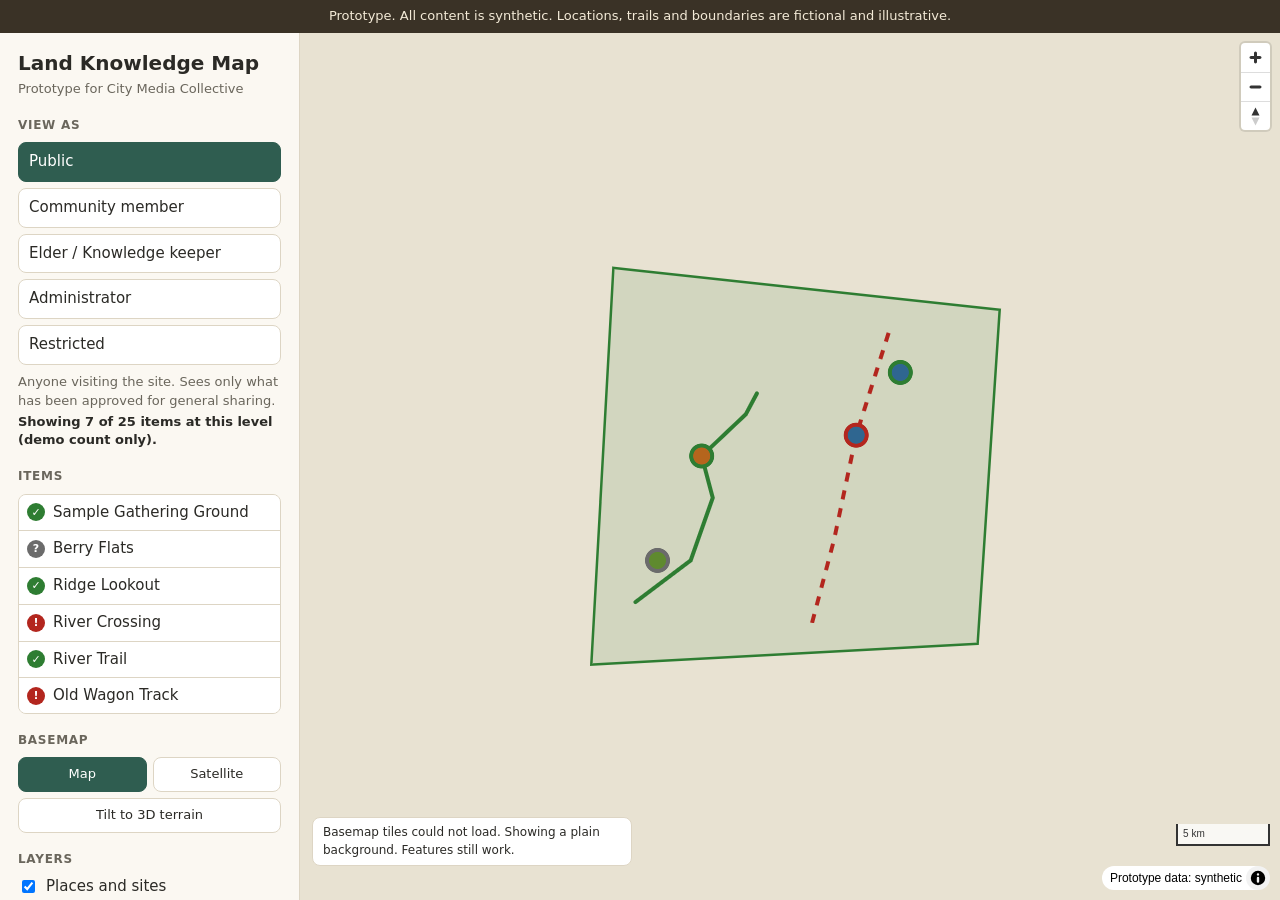
==== index.html @ 9a7af34e "Land Knowledge Map prototype" ====
<!DOCTYPE html>
<html lang="en">
<head>
  <meta charset="utf-8">
  <meta name="viewport" content="width=device-width, initial-scale=1">
  <title>Land Knowledge Map (Prototype)</title>
  <link rel="stylesheet" href="vendor/maplibre-gl.css">
  <link rel="stylesheet" href="style.css">
</head>
<body>

  <div class="banner" role="note">
    Prototype. All content is synthetic. Locations, trails and boundaries are fictional and illustrative.
  </div>

  <div class="layout">
    <aside class="panel" id="panel" aria-label="Map controls">
      <h1>Land Knowledge Map</h1>
      <p class="sub">Prototype for City Media Collective</p>

      <section>
        <h2>View as</h2>
        <div class="roles" id="roles" role="radiogroup" aria-label="Access level"></div>
        <p class="role-blurb" id="roleBlurb"></p>
        <p class="role-count" id="roleCount"></p>
      </section>

      <section>
        <h2>Basemap</h2>
        <div class="basemap-toggle">
          <button type="button" id="bmMap" aria-pressed="true">Map</button>
          <button type="button" id="bmSat" aria-pressed="false">Satellite</button>
        </div>
        <button type="button" class="terrain-toggle" id="terrain3dBtn" aria-pressed="false">Tilt to 3D terrain</button>
        <p class="fine terrain-hint" id="terrainHint" hidden>Drag with the right mouse button (or two fingers) to look around once tilted. Click the compass to reset.</p>
      </section>

      <section>
        <h2>Layers</h2>
        <label class="check"><input type="checkbox" id="lyrPoints" checked> Places and sites</label>
        <label class="check"><input type="checkbox" id="lyrTrails" checked> Trails and routes</label>
        <label class="check"><input type="checkbox" id="lyrAreas" checked> Areas and boundaries</label>
      </section>

      <section id="contributeSection" hidden>
        <h2>Contribute</h2>
        <button type="button" class="contribute-btn" id="contributeBtn">+ Add a photo or story</button>
      </section>

      <section>
        <h2>Verification</h2>
        <ul class="legend" id="legendVerif"></ul>
      </section>

      <section>
        <h2>Place type</h2>
        <ul class="legend" id="legendCat"></ul>
      </section>

      <section>
        <h2>Boundary precision</h2>
        <ul class="legend" id="legendPrecision"></ul>
      </section>

      <p class="fine">Prototype note: the access levels here hide and show information in your browser to demonstrate the idea. A real platform would enforce them on a secure server.</p>
      <p class="fine">This pilot mirrors City Media's Social Impact Lab model: one community and one project, proven well before others join, with what is learned able to be archived and shared with the next community on the platform. The access tiers and ownership language throughout follow OCAP (ownership, control, access and possession) principles.</p>
    </aside>

    <main class="mapwrap">
      <div id="map" aria-label="Interactive map"></div>
      <div class="offline" id="offline" hidden>Basemap tiles could not load. Showing a plain background. Features still work.</div>
    </main>

    <aside class="card" id="card" aria-live="polite" hidden></aside>
  </div>

  <button class="panel-toggle" id="panelToggle" aria-label="Show or hide controls">Menu</button>

  <script src="vendor/maplibre-gl.js"></script>
  <script src="data.js"></script>
  <script src="app.js"></script>
</body>
</html>
---- vendor/maplibre-gl.css ----
.maplibregl-map{font:12px/20px Helvetica Neue,Arial,Helvetica,sans-serif;overflow:hidden;position:relative;-webkit-tap-highlight-color:rgb(0 0 0/0)}.maplibregl-canvas{left:0;position:absolute;top:0}.maplibregl-map:fullscreen{height:100%;width:100%}.maplibregl-ctrl-group button.maplibregl-ctrl-compass{touch-action:none}.maplibregl-canvas-container.maplibregl-interactive,.maplibregl-ctrl-group button.maplibregl-ctrl-compass{cursor:grab;-webkit-user-select:none;-moz-user-select:none;user-select:none}.maplibregl-canvas-container.maplibregl-interactive.maplibregl-track-pointer{cursor:pointer}.maplibregl-canvas-container.maplibregl-interactive:active,.maplibregl-ctrl-group button.maplibregl-ctrl-compass:active{cursor:grabbing}.maplibregl-canvas-container.maplibregl-touch-zoom-rotate,.maplibregl-canvas-container.maplibregl-touch-zoom-rotate .maplibregl-canvas{touch-action:pan-x pan-y}.maplibregl-canvas-container.maplibregl-touch-drag-pan,.maplibregl-canvas-container.maplibregl-touch-drag-pan .maplibregl-canvas{touch-action:pinch-zoom}.maplibregl-canvas-container.maplibregl-touch-zoom-rotate.maplibregl-touch-drag-pan,.maplibregl-canvas-container.maplibregl-touch-zoom-rotate.maplibregl-touch-drag-pan .maplibregl-canvas{touch-action:none}.maplibregl-canvas-container.maplibregl-touch-drag-pan.maplibregl-cooperative-gestures,.maplibregl-canvas-container.maplibregl-touch-drag-pan.maplibregl-cooperative-gestures .maplibregl-canvas{touch-action:pan-x pan-y}.maplibregl-ctrl-bottom-left,.maplibregl-ctrl-bottom-right,.maplibregl-ctrl-top-left,.maplibregl-ctrl-top-right{pointer-events:none;position:absolute;z-index:2}.maplibregl-ctrl-top-left{left:0;top:0}.maplibregl-ctrl-top-right{right:0;top:0}.maplibregl-ctrl-bottom-left{bottom:0;left:0}.maplibregl-ctrl-bottom-right{bottom:0;right:0}.maplibregl-ctrl{clear:both;pointer-events:auto;transform:translate(0)}.maplibregl-ctrl-top-left .maplibregl-ctrl{float:left;margin:10px 0 0 10px}.maplibregl-ctrl-top-right .maplibregl-ctrl{float:right;margin:10px 10px 0 0}.maplibregl-ctrl-bottom-left .maplibregl-ctrl{float:left;margin:0 0 10px 10px}.maplibregl-ctrl-bottom-right .maplibregl-ctrl{float:right;margin:0 10px 10px 0}.maplibregl-ctrl-group{background:#fff;border-radius:4px}.maplibregl-ctrl-group:not(:empty){box-shadow:0 0 0 2px rgba(0,0,0,.1)}@media (forced-colors:active){.maplibregl-ctrl-group:not(:empty){box-shadow:0 0 0 2px ButtonText}}.maplibregl-ctrl-group button{background-color:transparent;border:0;box-sizing:border-box;cursor:pointer;display:block;height:29px;outline:none;padding:0;width:29px}.maplibregl-ctrl-group button+button{border-top:1px solid #ddd}.maplibregl-ctrl button .maplibregl-ctrl-icon{background-position:50%;background-repeat:no-repeat;display:block;height:100%;width:100%}@media (forced-colors:active){.maplibregl-ctrl-icon{background-color:transparent}.maplibregl-ctrl-group button+button{border-top:1px solid ButtonText}}.maplibregl-ctrl button::-moz-focus-inner{border:0;padding:0}.maplibregl-ctrl-attrib-button:focus,.maplibregl-ctrl-group button:focus{box-shadow:0 0 2px 2px #0096ff}.maplibregl-ctrl button:disabled{cursor:not-allowed}.maplibregl-ctrl button:disabled .maplibregl-ctrl-icon{opacity:.25}.maplibregl-ctrl button:not(:disabled):hover{background-color:rgb(0 0 0/5%)}.maplibregl-ctrl-group button:focus:focus-visible{box-shadow:0 0 2px 2px #0096ff}.maplibregl-ctrl-group button:focus:not(:focus-visible){box-shadow:none}.maplibregl-ctrl-group button:focus:first-child{border-radius:4px 4px 0 0}.maplibregl-ctrl-group button:focus:last-child{border-radius:0 0 4px 4px}.maplibregl-ctrl-group button:focus:only-child{border-radius:inherit}.maplibregl-ctrl button.maplibregl-ctrl-zoom-out .maplibregl-ctrl-icon{background-image:url("data:image/svg+xml;charset=utf-8,%3Csvg xmlns='http://www.w3.org/2000/svg' width='29' height='29' fill='%23333' viewBox='0 0 29 29'%3E%3Cpath d='M10 13c-.75 0-1.5.75-1.5 1.5S9.25 16 10 16h9c.75 0 1.5-.75 1.5-1.5S19.75 13 19 13z'/%3E%3C/svg%3E")}.maplibregl-ctrl button.maplibregl-ctrl-zoom-in .maplibregl-ctrl-icon{background-image:url("data:image/svg+xml;charset=utf-8,%3Csvg xmlns='http://www.w3.org/2000/svg' width='29' height='29' fill='%23333' viewBox='0 0 29 29'%3E%3Cpath d='M14.5 8.5c-.75 0-1.5.75-1.5 1.5v3h-3c-.75 0-1.5.75-1.5 1.5S9.25 16 10 16h3v3c0 .75.75 1.5 1.5 1.5S16 19.75 16 19v-3h3c.75 0 1.5-.75 1.5-1.5S19.75 13 19 13h-3v-3c0-.75-.75-1.5-1.5-1.5'/%3E%3C/svg%3E")}@media (forced-colors:active){.maplibregl-ctrl button.maplibregl-ctrl-zoom-out .maplibregl-ctrl-icon{background-image:url("data:image/svg+xml;charset=utf-8,%3Csvg xmlns='http://www.w3.org/2000/svg' width='29' height='29' fill='%23fff' viewBox='0 0 29 29'%3E%3Cpath d='M10 13c-.75 0-1.5.75-1.5 1.5S9.25 16 10 16h9c.75 0 1.5-.75 1.5-1.5S19.75 13 19 13z'/%3E%3C/svg%3E")}.maplibregl-ctrl button.maplibregl-ctrl-zoom-in .maplibregl-ctrl-icon{background-image:url("data:image/svg+xml;charset=utf-8,%3Csvg xmlns='http://www.w3.org/2000/svg' width='29' height='29' fill='%23fff' viewBox='0 0 29 29'%3E%3Cpath d='M14.5 8.5c-.75 0-1.5.75-1.5 1.5v3h-3c-.75 0-1.5.75-1.5 1.5S9.25 16 10 16h3v3c0 .75.75 1.5 1.5 1.5S16 19.75 16 19v-3h3c.75 0 1.5-.75 1.5-1.5S19.75 13 19 13h-3v-3c0-.75-.75-1.5-1.5-1.5'/%3E%3C/svg%3E")}}@media (forced-colors:active) and (prefers-color-scheme:light){.maplibregl-ctrl button.maplibregl-ctrl-zoom-out .maplibregl-ctrl-icon{background-image:url("data:image/svg+xml;charset=utf-8,%3Csvg xmlns='http://www.w3.org/2000/svg' width='29' height='29' viewBox='0 0 29 29'%3E%3Cpath d='M10 13c-.75 0-1.5.75-1.5 1.5S9.25 16 10 16h9c.75 0 1.5-.75 1.5-1.5S19.75 13 19 13z'/%3E%3C/svg%3E")}.maplibregl-ctrl button.maplibregl-ctrl-zoom-in .maplibregl-ctrl-icon{background-image:url("data:image/svg+xml;charset=utf-8,%3Csvg xmlns='http://www.w3.org/2000/svg' width='29' height='29' viewBox='0 0 29 29'%3E%3Cpath d='M14.5 8.5c-.75 0-1.5.75-1.5 1.5v3h-3c-.75 0-1.5.75-1.5 1.5S9.25 16 10 16h3v3c0 .75.75 1.5 1.5 1.5S16 19.75 16 19v-3h3c.75 0 1.5-.75 1.5-1.5S19.75 13 19 13h-3v-3c0-.75-.75-1.5-1.5-1.5'/%3E%3C/svg%3E")}}.maplibregl-ctrl button.maplibregl-ctrl-fullscreen .maplibregl-ctrl-icon{background-image:url("data:image/svg+xml;charset=utf-8,%3Csvg xmlns='http://www.w3.org/2000/svg' width='29' height='29' fill='%23333' viewBox='0 0 29 29'%3E%3Cpath d='M24 16v5.5c0 1.75-.75 2.5-2.5 2.5H16v-1l3-1.5-4-5.5 1-1 5.5 4 1.5-3zM6 16l1.5 3 5.5-4 1 1-4 5.5 3 1.5v1H7.5C5.75 24 5 23.25 5 21.5V16zm7-11v1l-3 1.5 4 5.5-1 1-5.5-4L6 13H5V7.5C5 5.75 5.75 5 7.5 5zm11 2.5c0-1.75-.75-2.5-2.5-2.5H16v1l3 1.5-4 5.5 1 1 5.5-4 1.5 3h1z'/%3E%3C/svg%3E")}.maplibregl-ctrl button.maplibregl-ctrl-shrink .maplibregl-ctrl-icon{background-image:url("data:image/svg+xml;charset=utf-8,%3Csvg xmlns='http://www.w3.org/2000/svg' width='29' height='29' viewBox='0 0 29 29'%3E%3Cpath d='M18.5 16c-1.75 0-2.5.75-2.5 2.5V24h1l1.5-3 5.5 4 1-1-4-5.5 3-1.5v-1zM13 18.5c0-1.75-.75-2.5-2.5-2.5H5v1l3 1.5L4 24l1 1 5.5-4 1.5 3h1zm3-8c0 1.75.75 2.5 2.5 2.5H24v-1l-3-1.5L25 5l-1-1-5.5 4L17 5h-1zM10.5 13c1.75 0 2.5-.75 2.5-2.5V5h-1l-1.5 3L5 4 4 5l4 5.5L5 12v1z'/%3E%3C/svg%3E")}@media (forced-colors:active){.maplibregl-ctrl button.maplibregl-ctrl-fullscreen .maplibregl-ctrl-icon{background-image:url("data:image/svg+xml;charset=utf-8,%3Csvg xmlns='http://www.w3.org/2000/svg' width='29' height='29' fill='%23fff' viewBox='0 0 29 29'%3E%3Cpath d='M24 16v5.5c0 1.75-.75 2.5-2.5 2.5H16v-1l3-1.5-4-5.5 1-1 5.5 4 1.5-3zM6 16l1.5 3 5.5-4 1 1-4 5.5 3 1.5v1H7.5C5.75 24 5 23.25 5 21.5V16zm7-11v1l-3 1.5 4 5.5-1 1-5.5-4L6 13H5V7.5C5 5.75 5.75 5 7.5 5zm11 2.5c0-1.75-.75-2.5-2.5-2.5H16v1l3 1.5-4 5.5 1 1 5.5-4 1.5 3h1z'/%3E%3C/svg%3E")}.maplibregl-ctrl button.maplibregl-ctrl-shrink .maplibregl-ctrl-icon{background-image:url("data:image/svg+xml;charset=utf-8,%3Csvg xmlns='http://www.w3.org/2000/svg' width='29' height='29' fill='%23fff' viewBox='0 0 29 29'%3E%3Cpath d='M18.5 16c-1.75 0-2.5.75-2.5 2.5V24h1l1.5-3 5.5 4 1-1-4-5.5 3-1.5v-1zM13 18.5c0-1.75-.75-2.5-2.5-2.5H5v1l3 1.5L4 24l1 1 5.5-4 1.5 3h1zm3-8c0 1.75.75 2.5 2.5 2.5H24v-1l-3-1.5L25 5l-1-1-5.5 4L17 5h-1zM10.5 13c1.75 0 2.5-.75 2.5-2.5V5h-1l-1.5 3L5 4 4 5l4 5.5L5 12v1z'/%3E%3C/svg%3E")}}@media (forced-colors:active) and (prefers-color-scheme:light){.maplibregl-ctrl button.maplibregl-ctrl-fullscreen .maplibregl-ctrl-icon{background-image:url("data:image/svg+xml;charset=utf-8,%3Csvg xmlns='http://www.w3.org/2000/svg' width='29' height='29' viewBox='0 0 29 29'%3E%3Cpath d='M24 16v5.5c0 1.75-.75 2.5-2.5 2.5H16v-1l3-1.5-4-5.5 1-1 5.5 4 1.5-3zM6 16l1.5 3 5.5-4 1 1-4 5.5 3 1.5v1H7.5C5.75 24 5 23.25 5 21.5V16zm7-11v1l-3 1.5 4 5.5-1 1-5.5-4L6 13H5V7.5C5 5.75 5.75 5 7.5 5zm11 2.5c0-1.75-.75-2.5-2.5-2.5H16v1l3 1.5-4 5.5 1 1 5.5-4 1.5 3h1z'/%3E%3C/svg%3E")}.maplibregl-ctrl button.maplibregl-ctrl-shrink .maplibregl-ctrl-icon{background-image:url("data:image/svg+xml;charset=utf-8,%3Csvg xmlns='http://www.w3.org/2000/svg' width='29' height='29' viewBox='0 0 29 29'%3E%3Cpath d='M18.5 16c-1.75 0-2.5.75-2.5 2.5V24h1l1.5-3 5.5 4 1-1-4-5.5 3-1.5v-1zM13 18.5c0-1.75-.75-2.5-2.5-2.5H5v1l3 1.5L4 24l1 1 5.5-4 1.5 3h1zm3-8c0 1.75.75 2.5 2.5 2.5H24v-1l-3-1.5L25 5l-1-1-5.5 4L17 5h-1zM10.5 13c1.75 0 2.5-.75 2.5-2.5V5h-1l-1.5 3L5 4 4 5l4 5.5L5 12v1z'/%3E%3C/svg%3E")}}.maplibregl-ctrl button.maplibregl-ctrl-compass .maplibregl-ctrl-icon{background-image:url("data:image/svg+xml;charset=utf-8,%3Csvg xmlns='http://www.w3.org/2000/svg' width='29' height='29' fill='%23333' viewBox='0 0 29 29'%3E%3Cpath d='m10.5 14 4-8 4 8z'/%3E%3Cpath fill='%23ccc' d='m10.5 16 4 8 4-8z'/%3E%3C/svg%3E")}@media (forced-colors:active){.maplibregl-ctrl button.maplibregl-ctrl-compass .maplibregl-ctrl-icon{background-image:url("data:image/svg+xml;charset=utf-8,%3Csvg xmlns='http://www.w3.org/2000/svg' width='29' height='29' fill='%23fff' viewBox='0 0 29 29'%3E%3Cpath d='m10.5 14 4-8 4 8z'/%3E%3Cpath fill='%23ccc' d='m10.5 16 4 8 4-8z'/%3E%3C/svg%3E")}}@media (forced-colors:active) and (prefers-color-scheme:light){.maplibregl-ctrl button.maplibregl-ctrl-compass .maplibregl-ctrl-icon{background-image:url("data:image/svg+xml;charset=utf-8,%3Csvg xmlns='http://www.w3.org/2000/svg' width='29' height='29' viewBox='0 0 29 29'%3E%3Cpath d='m10.5 14 4-8 4 8z'/%3E%3Cpath fill='%23ccc' d='m10.5 16 4 8 4-8z'/%3E%3C/svg%3E")}}.maplibregl-ctrl button.maplibregl-ctrl-terrain .maplibregl-ctrl-icon{background-image:url("data:image/svg+xml;charset=utf-8,%3Csvg xmlns='http://www.w3.org/2000/svg' width='22' height='22' fill='%23333' viewBox='0 0 22 22'%3E%3Cpath d='m1.754 13.406 4.453-4.851 3.09 3.09 3.281 3.277.969-.969-3.309-3.312 3.844-4.121 6.148 6.886h1.082v-.855l-7.207-8.07-4.84 5.187L6.169 6.57l-5.48 5.965v.871ZM.688 16.844h20.625v1.375H.688Zm0 0'/%3E%3C/svg%3E")}.maplibregl-ctrl button.maplibregl-ctrl-terrain-enabled .maplibregl-ctrl-icon{background-image:url("data:image/svg+xml;charset=utf-8,%3Csvg xmlns='http://www.w3.org/2000/svg' width='22' height='22' fill='%2333b5e5' viewBox='0 0 22 22'%3E%3Cpath d='m1.754 13.406 4.453-4.851 3.09 3.09 3.281 3.277.969-.969-3.309-3.312 3.844-4.121 6.148 6.886h1.082v-.855l-7.207-8.07-4.84 5.187L6.169 6.57l-5.48 5.965v.871ZM.688 16.844h20.625v1.375H.688Zm0 0'/%3E%3C/svg%3E")}.maplibregl-ctrl button.maplibregl-ctrl-geolocate .maplibregl-ctrl-icon{background-image:url("data:image/svg+xml;charset=utf-8,%3Csvg xmlns='http://www.w3.org/2000/svg' width='29' height='29' fill='%23333' viewBox='0 0 20 20'%3E%3Cpath d='M10 4C9 4 9 5 9 5v.1A5 5 0 0 0 5.1 9H5s-1 0-1 1 1 1 1 1h.1A5 5 0 0 0 9 14.9v.1s0 1 1 1 1-1 1-1v-.1a5 5 0 0 0 3.9-3.9h.1s1 0 1-1-1-1-1-1h-.1A5 5 0 0 0 11 5.1V5s0-1-1-1m0 2.5a3.5 3.5 0 1 1 0 7 3.5 3.5 0 1 1 0-7'/%3E%3Ccircle cx='10' cy='10' r='2'/%3E%3C/svg%3E")}.maplibregl-ctrl button.maplibregl-ctrl-geolocate:disabled .maplibregl-ctrl-icon{background-image:url("data:image/svg+xml;charset=utf-8,%3Csvg xmlns='http://www.w3.org/2000/svg' width='29' height='29' fill='%23aaa' viewBox='0 0 20 20'%3E%3Cpath d='M10 4C9 4 9 5 9 5v.1A5 5 0 0 0 5.1 9H5s-1 0-1 1 1 1 1 1h.1A5 5 0 0 0 9 14.9v.1s0 1 1 1 1-1 1-1v-.1a5 5 0 0 0 3.9-3.9h.1s1 0 1-1-1-1-1-1h-.1A5 5 0 0 0 11 5.1V5s0-1-1-1m0 2.5a3.5 3.5 0 1 1 0 7 3.5 3.5 0 1 1 0-7'/%3E%3Ccircle cx='10' cy='10' r='2'/%3E%3Cpath fill='red' d='m14 5 1 1-9 9-1-1z'/%3E%3C/svg%3E")}.maplibregl-ctrl button.maplibregl-ctrl-geolocate.maplibregl-ctrl-geolocate-active .maplibregl-ctrl-icon{background-image:url("data:image/svg+xml;charset=utf-8,%3Csvg xmlns='http://www.w3.org/2000/svg' width='29' height='29' fill='%2333b5e5' viewBox='0 0 20 20'%3E%3Cpath d='M10 4C9 4 9 5 9 5v.1A5 5 0 0 0 5.1 9H5s-1 0-1 1 1 1 1 1h.1A5 5 0 0 0 9 14.9v.1s0 1 1 1 1-1 1-1v-.1a5 5 0 0 0 3.9-3.9h.1s1 0 1-1-1-1-1-1h-.1A5 5 0 0 0 11 5.1V5s0-1-1-1m0 2.5a3.5 3.5 0 1 1 0 7 3.5 3.5 0 1 1 0-7'/%3E%3Ccircle cx='10' cy='10' r='2'/%3E%3C/svg%3E")}.maplibregl-ctrl button.maplibregl-ctrl-geolocate.maplibregl-ctrl-geolocate-active-error .maplibregl-ctrl-icon{background-image:url("data:image/svg+xml;charset=utf-8,%3Csvg xmlns='http://www.w3.org/2000/svg' width='29' height='29' fill='%23e58978' viewBox='0 0 20 20'%3E%3Cpath d='M10 4C9 4 9 5 9 5v.1A5 5 0 0 0 5.1 9H5s-1 0-1 1 1 1 1 1h.1A5 5 0 0 0 9 14.9v.1s0 1 1 1 1-1 1-1v-.1a5 5 0 0 0 3.9-3.9h.1s1 0 1-1-1-1-1-1h-.1A5 5 0 0 0 11 5.1V5s0-1-1-1m0 2.5a3.5 3.5 0 1 1 0 7 3.5 3.5 0 1 1 0-7'/%3E%3Ccircle cx='10' cy='10' r='2'/%3E%3C/svg%3E")}.maplibregl-ctrl button.maplibregl-ctrl-geolocate.maplibregl-ctrl-geolocate-background .maplibregl-ctrl-icon{background-image:url("data:image/svg+xml;charset=utf-8,%3Csvg xmlns='http://www.w3.org/2000/svg' width='29' height='29' fill='%2333b5e5' viewBox='0 0 20 20'%3E%3Cpath d='M10 4C9 4 9 5 9 5v.1A5 5 0 0 0 5.1 9H5s-1 0-1 1 1 1 1 1h.1A5 5 0 0 0 9 14.9v.1s0 1 1 1 1-1 1-1v-.1a5 5 0 0 0 3.9-3.9h.1s1 0 1-1-1-1-1-1h-.1A5 5 0 0 0 11 5.1V5s0-1-1-1m0 2.5a3.5 3.5 0 1 1 0 7 3.5 3.5 0 1 1 0-7'/%3E%3C/svg%3E")}.maplibregl-ctrl button.maplibregl-ctrl-geolocate.maplibregl-ctrl-geolocate-background-error .maplibregl-ctrl-icon{background-image:url("data:image/svg+xml;charset=utf-8,%3Csvg xmlns='http://www.w3.org/2000/svg' width='29' height='29' fill='%23e54e33' viewBox='0 0 20 20'%3E%3Cpath d='M10 4C9 4 9 5 9 5v.1A5 5 0 0 0 5.1 9H5s-1 0-1 1 1 1 1 1h.1A5 5 0 0 0 9 14.9v.1s0 1 1 1 1-1 1-1v-.1a5 5 0 0 0 3.9-3.9h.1s1 0 1-1-1-1-1-1h-.1A5 5 0 0 0 11 5.1V5s0-1-1-1m0 2.5a3.5 3.5 0 1 1 0 7 3.5 3.5 0 1 1 0-7'/%3E%3C/svg%3E")}.maplibregl-ctrl button.maplibregl-ctrl-geolocate.maplibregl-ctrl-geolocate-waiting .maplibregl-ctrl-icon{animation:maplibregl-spin 2s linear infinite}@media (forced-colors:active){.maplibregl-ctrl button.maplibregl-ctrl-geolocate .maplibregl-ctrl-icon{background-image:url("data:image/svg+xml;charset=utf-8,%3Csvg xmlns='http://www.w3.org/2000/svg' width='29' height='29' fill='%23fff' viewBox='0 0 20 20'%3E%3Cpath d='M10 4C9 4 9 5 9 5v.1A5 5 0 0 0 5.1 9H5s-1 0-1 1 1 1 1 1h.1A5 5 0 0 0 9 14.9v.1s0 1 1 1 1-1 1-1v-.1a5 5 0 0 0 3.9-3.9h.1s1 0 1-1-1-1-1-1h-.1A5 5 0 0 0 11 5.1V5s0-1-1-1m0 2.5a3.5 3.5 0 1 1 0 7 3.5 3.5 0 1 1 0-7'/%3E%3Ccircle cx='10' cy='10' r='2'/%3E%3C/svg%3E")}.maplibregl-ctrl button.maplibregl-ctrl-geolocate:disabled .maplibregl-ctrl-icon{background-image:url("data:image/svg+xml;charset=utf-8,%3Csvg xmlns='http://www.w3.org/2000/svg' width='29' height='29' fill='%23999' viewBox='0 0 20 20'%3E%3Cpath d='M10 4C9 4 9 5 9 5v.1A5 5 0 0 0 5.1 9H5s-1 0-1 1 1 1 1 1h.1A5 5 0 0 0 9 14.9v.1s0 1 1 1 1-1 1-1v-.1a5 5 0 0 0 3.9-3.9h.1s1 0 1-1-1-1-1-1h-.1A5 5 0 0 0 11 5.1V5s0-1-1-1m0 2.5a3.5 3.5 0 1 1 0 7 3.5 3.5 0 1 1 0-7'/%3E%3Ccircle cx='10' cy='10' r='2'/%3E%3Cpath fill='red' d='m14 5 1 1-9 9-1-1z'/%3E%3C/svg%3E")}.maplibregl-ctrl button.maplibregl-ctrl-geolocate.maplibregl-ctrl-geolocate-active .maplibregl-ctrl-icon{background-image:url("data:image/svg+xml;charset=utf-8,%3Csvg xmlns='http://www.w3.org/2000/svg' width='29' height='29' fill='%2333b5e5' viewBox='0 0 20 20'%3E%3Cpath d='M10 4C9 4 9 5 9 5v.1A5 5 0 0 0 5.1 9H5s-1 0-1 1 1 1 1 1h.1A5 5 0 0 0 9 14.9v.1s0 1 1 1 1-1 1-1v-.1a5 5 0 0 0 3.9-3.9h.1s1 0 1-1-1-1-1-1h-.1A5 5 0 0 0 11 5.1V5s0-1-1-1m0 2.5a3.5 3.5 0 1 1 0 7 3.5 3.5 0 1 1 0-7'/%3E%3Ccircle cx='10' cy='10' r='2'/%3E%3C/svg%3E")}.maplibregl-ctrl button.maplibregl-ctrl-geolocate.maplibregl-ctrl-geolocate-active-error .maplibregl-ctrl-icon{background-image:url("data:image/svg+xml;charset=utf-8,%3Csvg xmlns='http://www.w3.org/2000/svg' width='29' height='29' fill='%23e58978' viewBox='0 0 20 20'%3E%3Cpath d='M10 4C9 4 9 5 9 5v.1A5 5 0 0 0 5.1 9H5s-1 0-1 1 1 1 1 1h.1A5 5 0 0 0 9 14.9v.1s0 1 1 1 1-1 1-1v-.1a5 5 0 0 0 3.9-3.9h.1s1 0 1-1-1-1-1-1h-.1A5 5 0 0 0 11 5.1V5s0-1-1-1m0 2.5a3.5 3.5 0 1 1 0 7 3.5 3.5 0 1 1 0-7'/%3E%3Ccircle cx='10' cy='10' r='2'/%3E%3C/svg%3E")}.maplibregl-ctrl button.maplibregl-ctrl-geolocate.maplibregl-ctrl-geolocate-background .maplibregl-ctrl-icon{background-image:url("data:image/svg+xml;charset=utf-8,%3Csvg xmlns='http://www.w3.org/2000/svg' width='29' height='29' fill='%2333b5e5' viewBox='0 0 20 20'%3E%3Cpath d='M10 4C9 4 9 5 9 5v.1A5 5 0 0 0 5.1 9H5s-1 0-1 1 1 1 1 1h.1A5 5 0 0 0 9 14.9v.1s0 1 1 1 1-1 1-1v-.1a5 5 0 0 0 3.9-3.9h.1s1 0 1-1-1-1-1-1h-.1A5 5 0 0 0 11 5.1V5s0-1-1-1m0 2.5a3.5 3.5 0 1 1 0 7 3.5 3.5 0 1 1 0-7'/%3E%3C/svg%3E")}.maplibregl-ctrl button.maplibregl-ctrl-geolocate.maplibregl-ctrl-geolocate-background-error .maplibregl-ctrl-icon{background-image:url("data:image/svg+xml;charset=utf-8,%3Csvg xmlns='http://www.w3.org/2000/svg' width='29' height='29' fill='%23e54e33' viewBox='0 0 20 20'%3E%3Cpath d='M10 4C9 4 9 5 9 5v.1A5 5 0 0 0 5.1 9H5s-1 0-1 1 1 1 1 1h.1A5 5 0 0 0 9 14.9v.1s0 1 1 1 1-1 1-1v-.1a5 5 0 0 0 3.9-3.9h.1s1 0 1-1-1-1-1-1h-.1A5 5 0 0 0 11 5.1V5s0-1-1-1m0 2.5a3.5 3.5 0 1 1 0 7 3.5 3.5 0 1 1 0-7'/%3E%3C/svg%3E")}}@media (forced-colors:active) and (prefers-color-scheme:light){.maplibregl-ctrl button.maplibregl-ctrl-geolocate .maplibregl-ctrl-icon{background-image:url("data:image/svg+xml;charset=utf-8,%3Csvg xmlns='http://www.w3.org/2000/svg' width='29' height='29' viewBox='0 0 20 20'%3E%3Cpath d='M10 4C9 4 9 5 9 5v.1A5 5 0 0 0 5.1 9H5s-1 0-1 1 1 1 1 1h.1A5 5 0 0 0 9 14.9v.1s0 1 1 1 1-1 1-1v-.1a5 5 0 0 0 3.9-3.9h.1s1 0 1-1-1-1-1-1h-.1A5 5 0 0 0 11 5.1V5s0-1-1-1m0 2.5a3.5 3.5 0 1 1 0 7 3.5 3.5 0 1 1 0-7'/%3E%3Ccircle cx='10' cy='10' r='2'/%3E%3C/svg%3E")}.maplibregl-ctrl button.maplibregl-ctrl-geolocate:disabled .maplibregl-ctrl-icon{background-image:url("data:image/svg+xml;charset=utf-8,%3Csvg xmlns='http://www.w3.org/2000/svg' width='29' height='29' fill='%23666' viewBox='0 0 20 20'%3E%3Cpath d='M10 4C9 4 9 5 9 5v.1A5 5 0 0 0 5.1 9H5s-1 0-1 1 1 1 1 1h.1A5 5 0 0 0 9 14.9v.1s0 1 1 1 1-1 1-1v-.1a5 5 0 0 0 3.9-3.9h.1s1 0 1-1-1-1-1-1h-.1A5 5 0 0 0 11 5.1V5s0-1-1-1m0 2.5a3.5 3.5 0 1 1 0 7 3.5 3.5 0 1 1 0-7'/%3E%3Ccircle cx='10' cy='10' r='2'/%3E%3Cpath fill='red' d='m14 5 1 1-9 9-1-1z'/%3E%3C/svg%3E")}}@keyframes maplibregl-spin{0%{transform:rotate(0deg)}to{transform:rotate(1turn)}}a.maplibregl-ctrl-logo{background-image:url("data:image/svg+xml;charset=utf-8,%3Csvg xmlns='http://www.w3.org/2000/svg' width='88' height='23' fill='none'%3E%3Cpath fill='%23000' fill-opacity='.4' fill-rule='evenodd' d='M17.408 16.796h-1.827l2.501-12.095h.198l3.324 6.533.988 2.19.988-2.19 3.258-6.533h.181l2.6 12.095h-1.81l-1.218-5.644-.362-1.71-.658 1.71-2.929 5.644h-.098l-2.914-5.644-.757-1.71-.345 1.71zm1.958-3.42-.726 3.663a1.255 1.255 0 0 1-1.232 1.011h-1.827a1.255 1.255 0 0 1-1.229-1.509l2.501-12.095a1.255 1.255 0 0 1 1.23-1.001h.197a1.25 1.25 0 0 1 1.12.685l3.19 6.273 3.125-6.263a1.25 1.25 0 0 1 1.123-.695h.181a1.255 1.255 0 0 1 1.227.991l1.443 6.71a5 5 0 0 1 .314-.787l.009-.016a4.6 4.6 0 0 1 1.777-1.887c.782-.46 1.668-.667 2.611-.667a4.6 4.6 0 0 1 1.7.32l.306.134c.21-.16.474-.256.759-.256h1.694a1.255 1.255 0 0 1 1.212.925 1.255 1.255 0 0 1 1.212-.925h1.711c.284 0 .545.094.755.252.613-.3 1.312-.45 2.075-.45 1.356 0 2.557.445 3.482 1.4q.47.48.763 1.064V4.701a1.255 1.255 0 0 1 1.255-1.255h1.86A1.255 1.255 0 0 1 54.44 4.7v9.194h2.217c.19 0 .37.043.532.118v-4.77c0-.356.147-.678.385-.906a2.42 2.42 0 0 1-.682-1.71c0-.665.267-1.253.735-1.7a2.45 2.45 0 0 1 1.722-.674 2.43 2.43 0 0 1 1.705.675q.318.302.504.683V4.7a1.255 1.255 0 0 1 1.255-1.255h1.744A1.255 1.255 0 0 1 65.812 4.7v3.335a4.8 4.8 0 0 1 1.526-.246c.938 0 1.817.214 2.59.69a4.47 4.47 0 0 1 1.67 1.743v-.98a1.255 1.255 0 0 1 1.256-1.256h1.777c.233 0 .451.064.639.174a3.4 3.4 0 0 1 1.567-.372c.346 0 .861.02 1.285.232a1.25 1.25 0 0 1 .689 1.004 4.7 4.7 0 0 1 .853-.588c.795-.44 1.675-.647 2.61-.647 1.385 0 2.65.39 3.525 1.396.836.938 1.168 2.173 1.168 3.528q-.001.515-.056 1.051a1.255 1.255 0 0 1-.947 1.09l.408.952a1.255 1.255 0 0 1-.477 1.552c-.418.268-.92.463-1.458.612-.613.171-1.304.244-2.049.244-1.06 0-2.043-.207-2.886-.698l-.015-.008c-.798-.48-1.419-1.135-1.818-1.963l-.004-.008a5.8 5.8 0 0 1-.548-2.512q0-.429.053-.843a1.3 1.3 0 0 1-.333-.086l-.166-.004c-.223 0-.426.062-.643.228-.03.024-.142.139-.142.59v3.883a1.255 1.255 0 0 1-1.256 1.256h-1.777a1.255 1.255 0 0 1-1.256-1.256V15.69l-.032.057a4.8 4.8 0 0 1-1.86 1.833 5.04 5.04 0 0 1-2.484.634 4.5 4.5 0 0 1-1.935-.424 1.25 1.25 0 0 1-.764.258h-1.71a1.255 1.255 0 0 1-1.256-1.255V7.687a2.4 2.4 0 0 1-.428.625c.253.23.412.561.412.93v7.553a1.255 1.255 0 0 1-1.256 1.255h-1.843a1.25 1.25 0 0 1-.894-.373c-.228.23-.544.373-.894.373H51.32a1.255 1.255 0 0 1-1.256-1.255v-1.251l-.061.117a4.7 4.7 0 0 1-1.782 1.884 4.77 4.77 0 0 1-2.485.67 5.6 5.6 0 0 1-1.485-.188l.009 2.764a1.255 1.255 0 0 1-1.255 1.259h-1.729a1.255 1.255 0 0 1-1.255-1.255v-3.537a1.255 1.255 0 0 1-1.167.793h-1.679a1.25 1.25 0 0 1-.77-.263 4.5 4.5 0 0 1-1.945.429c-.885 0-1.724-.21-2.495-.632l-.017-.01a5 5 0 0 1-1.081-.836 1.255 1.255 0 0 1-1.254 1.312h-1.81a1.255 1.255 0 0 1-1.228-.99l-.782-3.625-2.044 3.939a1.25 1.25 0 0 1-1.115.676h-.098a1.25 1.25 0 0 1-1.116-.68l-2.061-3.994zM35.92 16.63l.207-.114.223-.15q.493-.356.735-.785l.061-.118.033 1.332h1.678V9.242h-1.694l-.033 1.267q-.133-.329-.526-.658l-.032-.028a3.2 3.2 0 0 0-.668-.428l-.27-.12a3.3 3.3 0 0 0-1.235-.23q-1.136-.001-1.974.493a3.36 3.36 0 0 0-1.3 1.382q-.445.89-.444 2.074 0 1.2.51 2.107a3.8 3.8 0 0 0 1.382 1.381 3.9 3.9 0 0 0 1.893.477q.795 0 1.455-.33zm-2.789-5.38q-.576.675-.575 1.762 0 1.102.559 1.794.576.675 1.645.675a2.25 2.25 0 0 0 .934-.19 2.2 2.2 0 0 0 .468-.29l.178-.161a2.2 2.2 0 0 0 .397-.561q.244-.5.244-1.15v-.115q0-.708-.296-1.267l-.043-.077a2.2 2.2 0 0 0-.633-.709l-.13-.086-.047-.028a2.1 2.1 0 0 0-1.073-.285q-1.052 0-1.629.692zm2.316 2.706c.163-.17.28-.407.28-.83v-.114c0-.292-.06-.508-.15-.68a.96.96 0 0 0-.353-.389.85.85 0 0 0-.464-.127c-.4 0-.56.114-.664.239l-.01.012c-.148.174-.275.45-.275.945 0 .506.122.801.27.99.097.11.266.224.68.224.303 0 .504-.09.687-.269zm7.545 1.705a2.6 2.6 0 0 0 .331.423q.319.33.755.548l.173.074q.65.255 1.49.255 1.02 0 1.844-.493a3.45 3.45 0 0 0 1.316-1.4q.493-.904.493-2.089 0-1.909-.988-2.913-.988-1.02-2.584-1.02-.898 0-1.575.347a3 3 0 0 0-.415.262l-.199.166a3.4 3.4 0 0 0-.64.82V9.242h-1.712v11.553h1.729l-.017-5.134zm.53-1.138q.206.29.48.5l.155.11.053.034q.51.296 1.119.297 1.07 0 1.645-.675.577-.69.576-1.762 0-1.119-.576-1.777-.558-.675-1.645-.675-.435 0-.835.16a2 2 0 0 0-.284.136 2 2 0 0 0-.363.254 2.2 2.2 0 0 0-.46.569l-.082.162a2.6 2.6 0 0 0-.213 1.072v.115q0 .707.296 1.267l.135.211zm.964-.818a1.1 1.1 0 0 0 .367.385.94.94 0 0 0 .476.118c.423 0 .59-.117.687-.23.159-.194.28-.478.28-.95 0-.53-.133-.8-.266-.952l-.021-.025c-.078-.094-.231-.221-.68-.221a1 1 0 0 0-.503.135l-.012.007a.86.86 0 0 0-.335.343c-.073.133-.132.324-.132.614v.115a1.4 1.4 0 0 0 .14.66zm15.7-6.222q.347-.346.346-.856a1.05 1.05 0 0 0-.345-.79 1.18 1.18 0 0 0-.84-.329q-.51 0-.855.33a1.05 1.05 0 0 0-.346.79q0 .51.346.855.345.346.856.346.51 0 .839-.346zm4.337 9.314.033-1.332q.191.403.59.747l.098.081a4 4 0 0 0 .316.224l.223.122a3.2 3.2 0 0 0 1.44.322 3.8 3.8 0 0 0 1.875-.477 3.5 3.5 0 0 0 1.382-1.366q.527-.89.526-2.09 0-1.184-.444-2.073a3.24 3.24 0 0 0-1.283-1.399q-.823-.51-1.942-.51a3.5 3.5 0 0 0-1.527.344l-.086.043-.165.09a3 3 0 0 0-.33.214q-.432.315-.656.707a2 2 0 0 0-.099.198l.082-1.283V4.701h-1.744v12.095zm.473-2.509a2.5 2.5 0 0 0 .566.7q.117.098.245.18l.144.08a2.1 2.1 0 0 0 .975.232q1.07 0 1.645-.675.576-.69.576-1.778 0-1.102-.576-1.777-.56-.691-1.645-.692a2.2 2.2 0 0 0-1.015.235q-.22.113-.415.282l-.15.142a2.1 2.1 0 0 0-.42.594q-.223.479-.223 1.1v.115q0 .705.293 1.26zm2.616-.293c.157-.191.28-.479.28-.967 0-.51-.13-.79-.276-.961l-.021-.026c-.082-.1-.232-.225-.67-.225a.87.87 0 0 0-.681.279l-.012.011c-.154.155-.274.38-.274.807v.115c0 .285.057.499.144.669a1.1 1.1 0 0 0 .367.405c.137.082.28.123.455.123.423 0 .59-.118.686-.23zm8.266-3.013q.345-.13.724-.14l.069-.002q.493 0 .642.099l.247-1.794q-.196-.099-.717-.099a2.3 2.3 0 0 0-.545.063 2 2 0 0 0-.411.148 2.2 2.2 0 0 0-.4.249 2.5 2.5 0 0 0-.485.499 2.7 2.7 0 0 0-.32.581l-.05.137v-1.48h-1.778v7.553h1.777v-3.884q0-.546.159-.943a1.5 1.5 0 0 1 .466-.636 2.5 2.5 0 0 1 .399-.253 2 2 0 0 1 .224-.099zm9.784 2.656.05-.922q0-1.743-.856-2.698-.838-.97-2.584-.97-1.119-.001-2.007.493a3.46 3.46 0 0 0-1.4 1.382q-.493.906-.493 2.106 0 1.07.428 1.975.428.89 1.332 1.432.906.526 2.255.526.973 0 1.668-.185l.044-.012.135-.04q.613-.184.984-.421l-.542-1.267q-.3.162-.642.274l-.297.087q-.51.131-1.3.131-.954 0-1.497-.444a1.6 1.6 0 0 1-.192-.193q-.366-.44-.512-1.234l-.004-.021zm-5.427-1.256-.003.022h3.752v-.138q-.011-.727-.288-1.118a1 1 0 0 0-.156-.176q-.46-.428-1.316-.428-.986 0-1.494.604-.379.45-.494 1.234zm-27.053 2.77V4.7h-1.86v12.095h5.333V15.15zm7.103-5.908v7.553h-1.843V9.242h1.843z'/%3E%3Cpath fill='%23fff' d='m19.63 11.151-.757-1.71-.345 1.71-1.12 5.644h-1.827L18.083 4.7h.197l3.325 6.533.988 2.19.988-2.19L26.839 4.7h.181l2.6 12.095h-1.81l-1.218-5.644-.362-1.71-.658 1.71-2.93 5.644h-.098l-2.913-5.644zm14.836 5.81q-1.02 0-1.893-.478a3.8 3.8 0 0 1-1.381-1.382q-.51-.906-.51-2.106 0-1.185.444-2.074a3.36 3.36 0 0 1 1.3-1.382q.839-.494 1.974-.494a3.3 3.3 0 0 1 1.234.231 3.3 3.3 0 0 1 .97.575q.396.33.527.659l.033-1.267h1.694v7.553H37.18l-.033-1.332q-.279.593-1.02 1.053a3.17 3.17 0 0 1-1.662.444zm.296-1.482q.938 0 1.58-.642.642-.66.642-1.711v-.115q0-.708-.296-1.267a2.2 2.2 0 0 0-.807-.872 2.1 2.1 0 0 0-1.119-.313q-1.053 0-1.629.692-.575.675-.575 1.76 0 1.103.559 1.795.577.675 1.645.675zm6.521-6.237h1.711v1.4q.906-1.597 2.83-1.597 1.596 0 2.584 1.02.988 1.005.988 2.914 0 1.185-.493 2.09a3.46 3.46 0 0 1-1.316 1.399 3.5 3.5 0 0 1-1.844.493q-.954 0-1.662-.329a2.67 2.67 0 0 1-1.086-.97l.017 5.134h-1.728zm4.048 6.22q1.07 0 1.645-.674.577-.69.576-1.762 0-1.119-.576-1.777-.558-.675-1.645-.675-.592 0-1.12.296-.51.28-.822.823-.296.527-.296 1.234v.115q0 .708.296 1.267.313.543.823.855.51.296 1.119.297z'/%3E%3Cpath fill='%23e1e3e9' d='M51.325 4.7h1.86v10.45h3.473v1.646h-5.333zm7.12 4.542h1.843v7.553h-1.843zm.905-1.415a1.16 1.16 0 0 1-.856-.346 1.17 1.17 0 0 1-.346-.856 1.05 1.05 0 0 1 .346-.79q.346-.329.856-.329.494 0 .839.33a1.05 1.05 0 0 1 .345.79 1.16 1.16 0 0 1-.345.855q-.33.346-.84.346zm7.875 9.133a3.17 3.17 0 0 1-1.662-.444q-.723-.46-1.004-1.053l-.033 1.332h-1.71V4.701h1.743v4.657l-.082 1.283q.279-.658 1.086-1.119a3.5 3.5 0 0 1 1.778-.477q1.119 0 1.942.51a3.24 3.24 0 0 1 1.283 1.4q.445.888.444 2.072 0 1.201-.526 2.09a3.5 3.5 0 0 1-1.382 1.366 3.8 3.8 0 0 1-1.876.477zm-.296-1.481q1.069 0 1.645-.675.577-.69.577-1.778 0-1.102-.577-1.776-.56-.691-1.645-.692a2.12 2.12 0 0 0-1.58.659q-.642.641-.642 1.694v.115q0 .71.296 1.267a2.4 2.4 0 0 0 .807.872 2.1 2.1 0 0 0 1.119.313zm5.927-6.237h1.777v1.481q.263-.757.856-1.217a2.14 2.14 0 0 1 1.349-.46q.527 0 .724.098l-.247 1.794q-.149-.099-.642-.099-.774 0-1.416.494-.626.493-.626 1.58v3.883h-1.777V9.242zm9.534 7.718q-1.35 0-2.255-.526-.904-.543-1.332-1.432a4.6 4.6 0 0 1-.428-1.975q0-1.2.493-2.106a3.46 3.46 0 0 1 1.4-1.382q.889-.495 2.007-.494 1.744 0 2.584.97.855.956.856 2.7 0 .444-.05.92h-5.43q.18 1.005.708 1.45.542.443 1.497.443.79 0 1.3-.131a4 4 0 0 0 .938-.362l.542 1.267q-.411.263-1.119.46-.708.198-1.711.197zm1.596-4.558q.016-1.02-.444-1.432-.46-.428-1.316-.428-1.728 0-1.991 1.86z'/%3E%3Cpath d='M5.074 15.948a.484.657 0 0 0-.486.659v1.84a.484.657 0 0 0 .486.659h4.101a.484.657 0 0 0 .486-.659v-1.84a.484.657 0 0 0-.486-.659zm3.56 1.16H5.617v.838h3.017z' style='fill:%23fff;fill-rule:evenodd;stroke-width:1.03600001'/%3E%3Cg style='stroke-width:1.12603545'%3E%3Cpath d='M-9.408-1.416c-3.833-.025-7.056 2.912-7.08 6.615-.02 3.08 1.653 4.832 3.107 6.268.903.892 1.721 1.74 2.32 2.902l-.525-.004c-.543-.003-.992.304-1.24.639a1.87 1.87 0 0 0-.362 1.121l-.011 1.877c-.003.402.104.787.347 1.125.244.338.688.653 1.23.656l4.142.028c.542.003.99-.306 1.238-.641a1.87 1.87 0 0 0 .363-1.121l.012-1.875a1.87 1.87 0 0 0-.348-1.127c-.243-.338-.688-.653-1.23-.656l-.518-.004c.597-1.145 1.425-1.983 2.348-2.87 1.473-1.414 3.18-3.149 3.2-6.226-.016-3.59-2.923-6.684-6.993-6.707m-.006 1.1v.002c3.274.02 5.92 2.532 5.9 5.6-.017 2.706-1.39 4.026-2.863 5.44-1.034.994-2.118 2.033-2.814 3.633-.018.041-.052.055-.075.065q-.013.004-.02.01a.34.34 0 0 1-.226.084.34.34 0 0 1-.224-.086l-.092-.077c-.699-1.615-1.768-2.669-2.781-3.67-1.454-1.435-2.797-2.762-2.78-5.478.02-3.067 2.7-5.545 5.975-5.523m-.02 2.826c-1.62-.01-2.944 1.315-2.955 2.96-.01 1.646 1.295 2.988 2.916 2.999h.002c1.621.01 2.943-1.316 2.953-2.961.011-1.646-1.294-2.988-2.916-2.998m-.005 1.1c1.017.006 1.829.83 1.822 1.89s-.83 1.874-1.848 1.867c-1.018-.006-1.829-.83-1.822-1.89s.83-1.874 1.848-1.868m-2.155 11.857 4.14.025c.271.002.49.305.487.676l-.013 1.875c-.003.37-.224.67-.495.668l-4.14-.025c-.27-.002-.487-.306-.485-.676l.012-1.875c.003-.37.224-.67.494-.668' style='color:%23000;font-style:normal;font-variant:normal;font-weight:400;font-stretch:normal;font-size:medium;line-height:normal;font-family:sans-serif;font-variant-ligatures:normal;font-variant-position:normal;font-variant-caps:normal;font-variant-numeric:normal;font-variant-alternates:normal;font-feature-settings:normal;text-indent:0;text-align:start;text-decoration:none;text-decoration-line:none;text-decoration-style:solid;text-decoration-color:%23000;letter-spacing:normal;word-spacing:normal;text-transform:none;writing-mode:lr-tb;direction:ltr;text-orientation:mixed;dominant-baseline:auto;baseline-shift:baseline;text-anchor:start;white-space:normal;shape-padding:0;clip-rule:evenodd;display:inline;overflow:visible;visibility:visible;opacity:1;isolation:auto;mix-blend-mode:normal;color-interpolation:sRGB;color-interpolation-filters:linearRGB;solid-color:%23000;solid-opacity:1;vector-effect:none;fill:%23000;fill-opacity:.4;fill-rule:evenodd;stroke:none;stroke-width:2.47727823;stroke-linecap:butt;stroke-linejoin:miter;stroke-miterlimit:4;stroke-dasharray:none;stroke-dashoffset:0;stroke-opacity:1;color-rendering:auto;image-rendering:auto;shape-rendering:auto;text-rendering:auto' transform='translate(15.553 2.85)scale(.88807)'/%3E%3Cpath d='M-9.415-.316C-12.69-.338-15.37 2.14-15.39 5.207c-.017 2.716 1.326 4.041 2.78 5.477 1.013 1 2.081 2.055 2.78 3.67l.092.076a.34.34 0 0 0 .225.086.34.34 0 0 0 .227-.083l.019-.01c.022-.009.057-.024.074-.064.697-1.6 1.78-2.64 2.814-3.634 1.473-1.414 2.847-2.733 2.864-5.44.02-3.067-2.627-5.58-5.901-5.601m-.057 8.784c1.621.011 2.944-1.315 2.955-2.96.01-1.646-1.295-2.988-2.916-2.999-1.622-.01-2.945 1.315-2.955 2.96s1.295 2.989 2.916 3' style='clip-rule:evenodd;fill:%23e1e3e9;fill-opacity:1;fill-rule:evenodd;stroke:none;stroke-width:2.47727823;stroke-miterlimit:4;stroke-dasharray:none;stroke-opacity:.4' transform='translate(15.553 2.85)scale(.88807)'/%3E%3Cpath d='M-11.594 15.465c-.27-.002-.492.297-.494.668l-.012 1.876c-.003.371.214.673.485.675l4.14.027c.271.002.492-.298.495-.668l.012-1.877c.003-.37-.215-.672-.485-.674z' style='clip-rule:evenodd;fill:%23fff;fill-opacity:1;fill-rule:evenodd;stroke:none;stroke-width:2.47727823;stroke-miterlimit:4;stroke-dasharray:none;stroke-opacity:.4' transform='translate(15.553 2.85)scale(.88807)'/%3E%3C/g%3E%3C/svg%3E");background-repeat:no-repeat;cursor:pointer;display:block;height:23px;margin:0 0 -4px -4px;overflow:hidden;width:88px}a.maplibregl-ctrl-logo.maplibregl-compact{width:14px}@media (forced-colors:active){a.maplibregl-ctrl-logo{background-color:transparent;background-image:url("data:image/svg+xml;charset=utf-8,%3Csvg xmlns='http://www.w3.org/2000/svg' width='88' height='23' fill='none'%3E%3Cpath fill='%23000' fill-opacity='.4' fill-rule='evenodd' d='M17.408 16.796h-1.827l2.501-12.095h.198l3.324 6.533.988 2.19.988-2.19 3.258-6.533h.181l2.6 12.095h-1.81l-1.218-5.644-.362-1.71-.658 1.71-2.929 5.644h-.098l-2.914-5.644-.757-1.71-.345 1.71zm1.958-3.42-.726 3.663a1.255 1.255 0 0 1-1.232 1.011h-1.827a1.255 1.255 0 0 1-1.229-1.509l2.501-12.095a1.255 1.255 0 0 1 1.23-1.001h.197a1.25 1.25 0 0 1 1.12.685l3.19 6.273 3.125-6.263a1.25 1.25 0 0 1 1.123-.695h.181a1.255 1.255 0 0 1 1.227.991l1.443 6.71a5 5 0 0 1 .314-.787l.009-.016a4.6 4.6 0 0 1 1.777-1.887c.782-.46 1.668-.667 2.611-.667a4.6 4.6 0 0 1 1.7.32l.306.134c.21-.16.474-.256.759-.256h1.694a1.255 1.255 0 0 1 1.212.925 1.255 1.255 0 0 1 1.212-.925h1.711c.284 0 .545.094.755.252.613-.3 1.312-.45 2.075-.45 1.356 0 2.557.445 3.482 1.4q.47.48.763 1.064V4.701a1.255 1.255 0 0 1 1.255-1.255h1.86A1.255 1.255 0 0 1 54.44 4.7v9.194h2.217c.19 0 .37.043.532.118v-4.77c0-.356.147-.678.385-.906a2.42 2.42 0 0 1-.682-1.71c0-.665.267-1.253.735-1.7a2.45 2.45 0 0 1 1.722-.674 2.43 2.43 0 0 1 1.705.675q.318.302.504.683V4.7a1.255 1.255 0 0 1 1.255-1.255h1.744A1.255 1.255 0 0 1 65.812 4.7v3.335a4.8 4.8 0 0 1 1.526-.246c.938 0 1.817.214 2.59.69a4.47 4.47 0 0 1 1.67 1.743v-.98a1.255 1.255 0 0 1 1.256-1.256h1.777c.233 0 .451.064.639.174a3.4 3.4 0 0 1 1.567-.372c.346 0 .861.02 1.285.232a1.25 1.25 0 0 1 .689 1.004 4.7 4.7 0 0 1 .853-.588c.795-.44 1.675-.647 2.61-.647 1.385 0 2.65.39 3.525 1.396.836.938 1.168 2.173 1.168 3.528q-.001.515-.056 1.051a1.255 1.255 0 0 1-.947 1.09l.408.952a1.255 1.255 0 0 1-.477 1.552c-.418.268-.92.463-1.458.612-.613.171-1.304.244-2.049.244-1.06 0-2.043-.207-2.886-.698l-.015-.008c-.798-.48-1.419-1.135-1.818-1.963l-.004-.008a5.8 5.8 0 0 1-.548-2.512q0-.429.053-.843a1.3 1.3 0 0 1-.333-.086l-.166-.004c-.223 0-.426.062-.643.228-.03.024-.142.139-.142.59v3.883a1.255 1.255 0 0 1-1.256 1.256h-1.777a1.255 1.255 0 0 1-1.256-1.256V15.69l-.032.057a4.8 4.8 0 0 1-1.86 1.833 5.04 5.04 0 0 1-2.484.634 4.5 4.5 0 0 1-1.935-.424 1.25 1.25 0 0 1-.764.258h-1.71a1.255 1.255 0 0 1-1.256-1.255V7.687a2.4 2.4 0 0 1-.428.625c.253.23.412.561.412.93v7.553a1.255 1.255 0 0 1-1.256 1.255h-1.843a1.25 1.25 0 0 1-.894-.373c-.228.23-.544.373-.894.373H51.32a1.255 1.255 0 0 1-1.256-1.255v-1.251l-.061.117a4.7 4.7 0 0 1-1.782 1.884 4.77 4.77 0 0 1-2.485.67 5.6 5.6 0 0 1-1.485-.188l.009 2.764a1.255 1.255 0 0 1-1.255 1.259h-1.729a1.255 1.255 0 0 1-1.255-1.255v-3.537a1.255 1.255 0 0 1-1.167.793h-1.679a1.25 1.25 0 0 1-.77-.263 4.5 4.5 0 0 1-1.945.429c-.885 0-1.724-.21-2.495-.632l-.017-.01a5 5 0 0 1-1.081-.836 1.255 1.255 0 0 1-1.254 1.312h-1.81a1.255 1.255 0 0 1-1.228-.99l-.782-3.625-2.044 3.939a1.25 1.25 0 0 1-1.115.676h-.098a1.25 1.25 0 0 1-1.116-.68l-2.061-3.994zM35.92 16.63l.207-.114.223-.15q.493-.356.735-.785l.061-.118.033 1.332h1.678V9.242h-1.694l-.033 1.267q-.133-.329-.526-.658l-.032-.028a3.2 3.2 0 0 0-.668-.428l-.27-.12a3.3 3.3 0 0 0-1.235-.23q-1.136-.001-1.974.493a3.36 3.36 0 0 0-1.3 1.382q-.445.89-.444 2.074 0 1.2.51 2.107a3.8 3.8 0 0 0 1.382 1.381 3.9 3.9 0 0 0 1.893.477q.795 0 1.455-.33zm-2.789-5.38q-.576.675-.575 1.762 0 1.102.559 1.794.576.675 1.645.675a2.25 2.25 0 0 0 .934-.19 2.2 2.2 0 0 0 .468-.29l.178-.161a2.2 2.2 0 0 0 .397-.561q.244-.5.244-1.15v-.115q0-.708-.296-1.267l-.043-.077a2.2 2.2 0 0 0-.633-.709l-.13-.086-.047-.028a2.1 2.1 0 0 0-1.073-.285q-1.052 0-1.629.692zm2.316 2.706c.163-.17.28-.407.28-.83v-.114c0-.292-.06-.508-.15-.68a.96.96 0 0 0-.353-.389.85.85 0 0 0-.464-.127c-.4 0-.56.114-.664.239l-.01.012c-.148.174-.275.45-.275.945 0 .506.122.801.27.99.097.11.266.224.68.224.303 0 .504-.09.687-.269zm7.545 1.705a2.6 2.6 0 0 0 .331.423q.319.33.755.548l.173.074q.65.255 1.49.255 1.02 0 1.844-.493a3.45 3.45 0 0 0 1.316-1.4q.493-.904.493-2.089 0-1.909-.988-2.913-.988-1.02-2.584-1.02-.898 0-1.575.347a3 3 0 0 0-.415.262l-.199.166a3.4 3.4 0 0 0-.64.82V9.242h-1.712v11.553h1.729l-.017-5.134zm.53-1.138q.206.29.48.5l.155.11.053.034q.51.296 1.119.297 1.07 0 1.645-.675.577-.69.576-1.762 0-1.119-.576-1.777-.558-.675-1.645-.675-.435 0-.835.16a2 2 0 0 0-.284.136 2 2 0 0 0-.363.254 2.2 2.2 0 0 0-.46.569l-.082.162a2.6 2.6 0 0 0-.213 1.072v.115q0 .707.296 1.267l.135.211zm.964-.818a1.1 1.1 0 0 0 .367.385.94.94 0 0 0 .476.118c.423 0 .59-.117.687-.23.159-.194.28-.478.28-.95 0-.53-.133-.8-.266-.952l-.021-.025c-.078-.094-.231-.221-.68-.221a1 1 0 0 0-.503.135l-.012.007a.86.86 0 0 0-.335.343c-.073.133-.132.324-.132.614v.115a1.4 1.4 0 0 0 .14.66zm15.7-6.222q.347-.346.346-.856a1.05 1.05 0 0 0-.345-.79 1.18 1.18 0 0 0-.84-.329q-.51 0-.855.33a1.05 1.05 0 0 0-.346.79q0 .51.346.855.345.346.856.346.51 0 .839-.346zm4.337 9.314.033-1.332q.191.403.59.747l.098.081a4 4 0 0 0 .316.224l.223.122a3.2 3.2 0 0 0 1.44.322 3.8 3.8 0 0 0 1.875-.477 3.5 3.5 0 0 0 1.382-1.366q.527-.89.526-2.09 0-1.184-.444-2.073a3.24 3.24 0 0 0-1.283-1.399q-.823-.51-1.942-.51a3.5 3.5 0 0 0-1.527.344l-.086.043-.165.09a3 3 0 0 0-.33.214q-.432.315-.656.707a2 2 0 0 0-.099.198l.082-1.283V4.701h-1.744v12.095zm.473-2.509a2.5 2.5 0 0 0 .566.7q.117.098.245.18l.144.08a2.1 2.1 0 0 0 .975.232q1.07 0 1.645-.675.576-.69.576-1.778 0-1.102-.576-1.777-.56-.691-1.645-.692a2.2 2.2 0 0 0-1.015.235q-.22.113-.415.282l-.15.142a2.1 2.1 0 0 0-.42.594q-.223.479-.223 1.1v.115q0 .705.293 1.26zm2.616-.293c.157-.191.28-.479.28-.967 0-.51-.13-.79-.276-.961l-.021-.026c-.082-.1-.232-.225-.67-.225a.87.87 0 0 0-.681.279l-.012.011c-.154.155-.274.38-.274.807v.115c0 .285.057.499.144.669a1.1 1.1 0 0 0 .367.405c.137.082.28.123.455.123.423 0 .59-.118.686-.23zm8.266-3.013q.345-.13.724-.14l.069-.002q.493 0 .642.099l.247-1.794q-.196-.099-.717-.099a2.3 2.3 0 0 0-.545.063 2 2 0 0 0-.411.148 2.2 2.2 0 0 0-.4.249 2.5 2.5 0 0 0-.485.499 2.7 2.7 0 0 0-.32.581l-.05.137v-1.48h-1.778v7.553h1.777v-3.884q0-.546.159-.943a1.5 1.5 0 0 1 .466-.636 2.5 2.5 0 0 1 .399-.253 2 2 0 0 1 .224-.099zm9.784 2.656.05-.922q0-1.743-.856-2.698-.838-.97-2.584-.97-1.119-.001-2.007.493a3.46 3.46 0 0 0-1.4 1.382q-.493.906-.493 2.106 0 1.07.428 1.975.428.89 1.332 1.432.906.526 2.255.526.973 0 1.668-.185l.044-.012.135-.04q.613-.184.984-.421l-.542-1.267q-.3.162-.642.274l-.297.087q-.51.131-1.3.131-.954 0-1.497-.444a1.6 1.6 0 0 1-.192-.193q-.366-.44-.512-1.234l-.004-.021zm-5.427-1.256-.003.022h3.752v-.138q-.011-.727-.288-1.118a1 1 0 0 0-.156-.176q-.46-.428-1.316-.428-.986 0-1.494.604-.379.45-.494 1.234zm-27.053 2.77V4.7h-1.86v12.095h5.333V15.15zm7.103-5.908v7.553h-1.843V9.242h1.843z'/%3E%3Cpath fill='%23fff' d='m19.63 11.151-.757-1.71-.345 1.71-1.12 5.644h-1.827L18.083 4.7h.197l3.325 6.533.988 2.19.988-2.19L26.839 4.7h.181l2.6 12.095h-1.81l-1.218-5.644-.362-1.71-.658 1.71-2.93 5.644h-.098l-2.913-5.644zm14.836 5.81q-1.02 0-1.893-.478a3.8 3.8 0 0 1-1.381-1.382q-.51-.906-.51-2.106 0-1.185.444-2.074a3.36 3.36 0 0 1 1.3-1.382q.839-.494 1.974-.494a3.3 3.3 0 0 1 1.234.231 3.3 3.3 0 0 1 .97.575q.396.33.527.659l.033-1.267h1.694v7.553H37.18l-.033-1.332q-.279.593-1.02 1.053a3.17 3.17 0 0 1-1.662.444zm.296-1.482q.938 0 1.58-.642.642-.66.642-1.711v-.115q0-.708-.296-1.267a2.2 2.2 0 0 0-.807-.872 2.1 2.1 0 0 0-1.119-.313q-1.053 0-1.629.692-.575.675-.575 1.76 0 1.103.559 1.795.577.675 1.645.675zm6.521-6.237h1.711v1.4q.906-1.597 2.83-1.597 1.596 0 2.584 1.02.988 1.005.988 2.914 0 1.185-.493 2.09a3.46 3.46 0 0 1-1.316 1.399 3.5 3.5 0 0 1-1.844.493q-.954 0-1.662-.329a2.67 2.67 0 0 1-1.086-.97l.017 5.134h-1.728zm4.048 6.22q1.07 0 1.645-.674.577-.69.576-1.762 0-1.119-.576-1.777-.558-.675-1.645-.675-.592 0-1.12.296-.51.28-.822.823-.296.527-.296 1.234v.115q0 .708.296 1.267.313.543.823.855.51.296 1.119.297z'/%3E%3Cpath fill='%23e1e3e9' d='M51.325 4.7h1.86v10.45h3.473v1.646h-5.333zm7.12 4.542h1.843v7.553h-1.843zm.905-1.415a1.16 1.16 0 0 1-.856-.346 1.17 1.17 0 0 1-.346-.856 1.05 1.05 0 0 1 .346-.79q.346-.329.856-.329.494 0 .839.33a1.05 1.05 0 0 1 .345.79 1.16 1.16 0 0 1-.345.855q-.33.346-.84.346zm7.875 9.133a3.17 3.17 0 0 1-1.662-.444q-.723-.46-1.004-1.053l-.033 1.332h-1.71V4.701h1.743v4.657l-.082 1.283q.279-.658 1.086-1.119a3.5 3.5 0 0 1 1.778-.477q1.119 0 1.942.51a3.24 3.24 0 0 1 1.283 1.4q.445.888.444 2.072 0 1.201-.526 2.09a3.5 3.5 0 0 1-1.382 1.366 3.8 3.8 0 0 1-1.876.477zm-.296-1.481q1.069 0 1.645-.675.577-.69.577-1.778 0-1.102-.577-1.776-.56-.691-1.645-.692a2.12 2.12 0 0 0-1.58.659q-.642.641-.642 1.694v.115q0 .71.296 1.267a2.4 2.4 0 0 0 .807.872 2.1 2.1 0 0 0 1.119.313zm5.927-6.237h1.777v1.481q.263-.757.856-1.217a2.14 2.14 0 0 1 1.349-.46q.527 0 .724.098l-.247 1.794q-.149-.099-.642-.099-.774 0-1.416.494-.626.493-.626 1.58v3.883h-1.777V9.242zm9.534 7.718q-1.35 0-2.255-.526-.904-.543-1.332-1.432a4.6 4.6 0 0 1-.428-1.975q0-1.2.493-2.106a3.46 3.46 0 0 1 1.4-1.382q.889-.495 2.007-.494 1.744 0 2.584.97.855.956.856 2.7 0 .444-.05.92h-5.43q.18 1.005.708 1.45.542.443 1.497.443.79 0 1.3-.131a4 4 0 0 0 .938-.362l.542 1.267q-.411.263-1.119.46-.708.198-1.711.197zm1.596-4.558q.016-1.02-.444-1.432-.46-.428-1.316-.428-1.728 0-1.991 1.86z'/%3E%3Cpath d='M5.074 15.948a.484.657 0 0 0-.486.659v1.84a.484.657 0 0 0 .486.659h4.101a.484.657 0 0 0 .486-.659v-1.84a.484.657 0 0 0-.486-.659zm3.56 1.16H5.617v.838h3.017z' style='fill:%23fff;fill-rule:evenodd;stroke-width:1.03600001'/%3E%3Cg style='stroke-width:1.12603545'%3E%3Cpath d='M-9.408-1.416c-3.833-.025-7.056 2.912-7.08 6.615-.02 3.08 1.653 4.832 3.107 6.268.903.892 1.721 1.74 2.32 2.902l-.525-.004c-.543-.003-.992.304-1.24.639a1.87 1.87 0 0 0-.362 1.121l-.011 1.877c-.003.402.104.787.347 1.125.244.338.688.653 1.23.656l4.142.028c.542.003.99-.306 1.238-.641a1.87 1.87 0 0 0 .363-1.121l.012-1.875a1.87 1.87 0 0 0-.348-1.127c-.243-.338-.688-.653-1.23-.656l-.518-.004c.597-1.145 1.425-1.983 2.348-2.87 1.473-1.414 3.18-3.149 3.2-6.226-.016-3.59-2.923-6.684-6.993-6.707m-.006 1.1v.002c3.274.02 5.92 2.532 5.9 5.6-.017 2.706-1.39 4.026-2.863 5.44-1.034.994-2.118 2.033-2.814 3.633-.018.041-.052.055-.075.065q-.013.004-.02.01a.34.34 0 0 1-.226.084.34.34 0 0 1-.224-.086l-.092-.077c-.699-1.615-1.768-2.669-2.781-3.67-1.454-1.435-2.797-2.762-2.78-5.478.02-3.067 2.7-5.545 5.975-5.523m-.02 2.826c-1.62-.01-2.944 1.315-2.955 2.96-.01 1.646 1.295 2.988 2.916 2.999h.002c1.621.01 2.943-1.316 2.953-2.961.011-1.646-1.294-2.988-2.916-2.998m-.005 1.1c1.017.006 1.829.83 1.822 1.89s-.83 1.874-1.848 1.867c-1.018-.006-1.829-.83-1.822-1.89s.83-1.874 1.848-1.868m-2.155 11.857 4.14.025c.271.002.49.305.487.676l-.013 1.875c-.003.37-.224.67-.495.668l-4.14-.025c-.27-.002-.487-.306-.485-.676l.012-1.875c.003-.37.224-.67.494-.668' style='color:%23000;font-style:normal;font-variant:normal;font-weight:400;font-stretch:normal;font-size:medium;line-height:normal;font-family:sans-serif;font-variant-ligatures:normal;font-variant-position:normal;font-variant-caps:normal;font-variant-numeric:normal;font-variant-alternates:normal;font-feature-settings:normal;text-indent:0;text-align:start;text-decoration:none;text-decoration-line:none;text-decoration-style:solid;text-decoration-color:%23000;letter-spacing:normal;word-spacing:normal;text-transform:none;writing-mode:lr-tb;direction:ltr;text-orientation:mixed;dominant-baseline:auto;baseline-shift:baseline;text-anchor:start;white-space:normal;shape-padding:0;clip-rule:evenodd;display:inline;overflow:visible;visibility:visible;opacity:1;isolation:auto;mix-blend-mode:normal;color-interpolation:sRGB;color-interpolation-filters:linearRGB;solid-color:%23000;solid-opacity:1;vector-effect:none;fill:%23000;fill-opacity:.4;fill-rule:evenodd;stroke:none;stroke-width:2.47727823;stroke-linecap:butt;stroke-linejoin:miter;stroke-miterlimit:4;stroke-dasharray:none;stroke-dashoffset:0;stroke-opacity:1;color-rendering:auto;image-rendering:auto;shape-rendering:auto;text-rendering:auto' transform='translate(15.553 2.85)scale(.88807)'/%3E%3Cpath d='M-9.415-.316C-12.69-.338-15.37 2.14-15.39 5.207c-.017 2.716 1.326 4.041 2.78 5.477 1.013 1 2.081 2.055 2.78 3.67l.092.076a.34.34 0 0 0 .225.086.34.34 0 0 0 .227-.083l.019-.01c.022-.009.057-.024.074-.064.697-1.6 1.78-2.64 2.814-3.634 1.473-1.414 2.847-2.733 2.864-5.44.02-3.067-2.627-5.58-5.901-5.601m-.057 8.784c1.621.011 2.944-1.315 2.955-2.96.01-1.646-1.295-2.988-2.916-2.999-1.622-.01-2.945 1.315-2.955 2.96s1.295 2.989 2.916 3' style='clip-rule:evenodd;fill:%23e1e3e9;fill-opacity:1;fill-rule:evenodd;stroke:none;stroke-width:2.47727823;stroke-miterlimit:4;stroke-dasharray:none;stroke-opacity:.4' transform='translate(15.553 2.85)scale(.88807)'/%3E%3Cpath d='M-11.594 15.465c-.27-.002-.492.297-.494.668l-.012 1.876c-.003.371.214.673.485.675l4.14.027c.271.002.492-.298.495-.668l.012-1.877c.003-.37-.215-.672-.485-.674z' style='clip-rule:evenodd;fill:%23fff;fill-opacity:1;fill-rule:evenodd;stroke:none;stroke-width:2.47727823;stroke-miterlimit:4;stroke-dasharray:none;stroke-opacity:.4' transform='translate(15.553 2.85)scale(.88807)'/%3E%3C/g%3E%3C/svg%3E")}}@media (forced-colors:active) and (prefers-color-scheme:light){a.maplibregl-ctrl-logo{background-image:url("data:image/svg+xml;charset=utf-8,%3Csvg xmlns='http://www.w3.org/2000/svg' width='88' height='23' fill='none'%3E%3Cpath fill='%23000' fill-opacity='.4' fill-rule='evenodd' d='M17.408 16.796h-1.827l2.501-12.095h.198l3.324 6.533.988 2.19.988-2.19 3.258-6.533h.181l2.6 12.095h-1.81l-1.218-5.644-.362-1.71-.658 1.71-2.929 5.644h-.098l-2.914-5.644-.757-1.71-.345 1.71zm1.958-3.42-.726 3.663a1.255 1.255 0 0 1-1.232 1.011h-1.827a1.255 1.255 0 0 1-1.229-1.509l2.501-12.095a1.255 1.255 0 0 1 1.23-1.001h.197a1.25 1.25 0 0 1 1.12.685l3.19 6.273 3.125-6.263a1.25 1.25 0 0 1 1.123-.695h.181a1.255 1.255 0 0 1 1.227.991l1.443 6.71a5 5 0 0 1 .314-.787l.009-.016a4.6 4.6 0 0 1 1.777-1.887c.782-.46 1.668-.667 2.611-.667a4.6 4.6 0 0 1 1.7.32l.306.134c.21-.16.474-.256.759-.256h1.694a1.255 1.255 0 0 1 1.212.925 1.255 1.255 0 0 1 1.212-.925h1.711c.284 0 .545.094.755.252.613-.3 1.312-.45 2.075-.45 1.356 0 2.557.445 3.482 1.4q.47.48.763 1.064V4.701a1.255 1.255 0 0 1 1.255-1.255h1.86A1.255 1.255 0 0 1 54.44 4.7v9.194h2.217c.19 0 .37.043.532.118v-4.77c0-.356.147-.678.385-.906a2.42 2.42 0 0 1-.682-1.71c0-.665.267-1.253.735-1.7a2.45 2.45 0 0 1 1.722-.674 2.43 2.43 0 0 1 1.705.675q.318.302.504.683V4.7a1.255 1.255 0 0 1 1.255-1.255h1.744A1.255 1.255 0 0 1 65.812 4.7v3.335a4.8 4.8 0 0 1 1.526-.246c.938 0 1.817.214 2.59.69a4.47 4.47 0 0 1 1.67 1.743v-.98a1.255 1.255 0 0 1 1.256-1.256h1.777c.233 0 .451.064.639.174a3.4 3.4 0 0 1 1.567-.372c.346 0 .861.02 1.285.232a1.25 1.25 0 0 1 .689 1.004 4.7 4.7 0 0 1 .853-.588c.795-.44 1.675-.647 2.61-.647 1.385 0 2.65.39 3.525 1.396.836.938 1.168 2.173 1.168 3.528q-.001.515-.056 1.051a1.255 1.255 0 0 1-.947 1.09l.408.952a1.255 1.255 0 0 1-.477 1.552c-.418.268-.92.463-1.458.612-.613.171-1.304.244-2.049.244-1.06 0-2.043-.207-2.886-.698l-.015-.008c-.798-.48-1.419-1.135-1.818-1.963l-.004-.008a5.8 5.8 0 0 1-.548-2.512q0-.429.053-.843a1.3 1.3 0 0 1-.333-.086l-.166-.004c-.223 0-.426.062-.643.228-.03.024-.142.139-.142.59v3.883a1.255 1.255 0 0 1-1.256 1.256h-1.777a1.255 1.255 0 0 1-1.256-1.256V15.69l-.032.057a4.8 4.8 0 0 1-1.86 1.833 5.04 5.04 0 0 1-2.484.634 4.5 4.5 0 0 1-1.935-.424 1.25 1.25 0 0 1-.764.258h-1.71a1.255 1.255 0 0 1-1.256-1.255V7.687a2.4 2.4 0 0 1-.428.625c.253.23.412.561.412.93v7.553a1.255 1.255 0 0 1-1.256 1.255h-1.843a1.25 1.25 0 0 1-.894-.373c-.228.23-.544.373-.894.373H51.32a1.255 1.255 0 0 1-1.256-1.255v-1.251l-.061.117a4.7 4.7 0 0 1-1.782 1.884 4.77 4.77 0 0 1-2.485.67 5.6 5.6 0 0 1-1.485-.188l.009 2.764a1.255 1.255 0 0 1-1.255 1.259h-1.729a1.255 1.255 0 0 1-1.255-1.255v-3.537a1.255 1.255 0 0 1-1.167.793h-1.679a1.25 1.25 0 0 1-.77-.263 4.5 4.5 0 0 1-1.945.429c-.885 0-1.724-.21-2.495-.632l-.017-.01a5 5 0 0 1-1.081-.836 1.255 1.255 0 0 1-1.254 1.312h-1.81a1.255 1.255 0 0 1-1.228-.99l-.782-3.625-2.044 3.939a1.25 1.25 0 0 1-1.115.676h-.098a1.25 1.25 0 0 1-1.116-.68l-2.061-3.994zM35.92 16.63l.207-.114.223-.15q.493-.356.735-.785l.061-.118.033 1.332h1.678V9.242h-1.694l-.033 1.267q-.133-.329-.526-.658l-.032-.028a3.2 3.2 0 0 0-.668-.428l-.27-.12a3.3 3.3 0 0 0-1.235-.23q-1.136-.001-1.974.493a3.36 3.36 0 0 0-1.3 1.382q-.445.89-.444 2.074 0 1.2.51 2.107a3.8 3.8 0 0 0 1.382 1.381 3.9 3.9 0 0 0 1.893.477q.795 0 1.455-.33zm-2.789-5.38q-.576.675-.575 1.762 0 1.102.559 1.794.576.675 1.645.675a2.25 2.25 0 0 0 .934-.19 2.2 2.2 0 0 0 .468-.29l.178-.161a2.2 2.2 0 0 0 .397-.561q.244-.5.244-1.15v-.115q0-.708-.296-1.267l-.043-.077a2.2 2.2 0 0 0-.633-.709l-.13-.086-.047-.028a2.1 2.1 0 0 0-1.073-.285q-1.052 0-1.629.692zm2.316 2.706c.163-.17.28-.407.28-.83v-.114c0-.292-.06-.508-.15-.68a.96.96 0 0 0-.353-.389.85.85 0 0 0-.464-.127c-.4 0-.56.114-.664.239l-.01.012c-.148.174-.275.45-.275.945 0 .506.122.801.27.99.097.11.266.224.68.224.303 0 .504-.09.687-.269zm7.545 1.705a2.6 2.6 0 0 0 .331.423q.319.33.755.548l.173.074q.65.255 1.49.255 1.02 0 1.844-.493a3.45 3.45 0 0 0 1.316-1.4q.493-.904.493-2.089 0-1.909-.988-2.913-.988-1.02-2.584-1.02-.898 0-1.575.347a3 3 0 0 0-.415.262l-.199.166a3.4 3.4 0 0 0-.64.82V9.242h-1.712v11.553h1.729l-.017-5.134zm.53-1.138q.206.29.48.5l.155.11.053.034q.51.296 1.119.297 1.07 0 1.645-.675.577-.69.576-1.762 0-1.119-.576-1.777-.558-.675-1.645-.675-.435 0-.835.16a2 2 0 0 0-.284.136 2 2 0 0 0-.363.254 2.2 2.2 0 0 0-.46.569l-.082.162a2.6 2.6 0 0 0-.213 1.072v.115q0 .707.296 1.267l.135.211zm.964-.818a1.1 1.1 0 0 0 .367.385.94.94 0 0 0 .476.118c.423 0 .59-.117.687-.23.159-.194.28-.478.28-.95 0-.53-.133-.8-.266-.952l-.021-.025c-.078-.094-.231-.221-.68-.221a1 1 0 0 0-.503.135l-.012.007a.86.86 0 0 0-.335.343c-.073.133-.132.324-.132.614v.115a1.4 1.4 0 0 0 .14.66zm15.7-6.222q.347-.346.346-.856a1.05 1.05 0 0 0-.345-.79 1.18 1.18 0 0 0-.84-.329q-.51 0-.855.33a1.05 1.05 0 0 0-.346.79q0 .51.346.855.345.346.856.346.51 0 .839-.346zm4.337 9.314.033-1.332q.191.403.59.747l.098.081a4 4 0 0 0 .316.224l.223.122a3.2 3.2 0 0 0 1.44.322 3.8 3.8 0 0 0 1.875-.477 3.5 3.5 0 0 0 1.382-1.366q.527-.89.526-2.09 0-1.184-.444-2.073a3.24 3.24 0 0 0-1.283-1.399q-.823-.51-1.942-.51a3.5 3.5 0 0 0-1.527.344l-.086.043-.165.09a3 3 0 0 0-.33.214q-.432.315-.656.707a2 2 0 0 0-.099.198l.082-1.283V4.701h-1.744v12.095zm.473-2.509a2.5 2.5 0 0 0 .566.7q.117.098.245.18l.144.08a2.1 2.1 0 0 0 .975.232q1.07 0 1.645-.675.576-.69.576-1.778 0-1.102-.576-1.777-.56-.691-1.645-.692a2.2 2.2 0 0 0-1.015.235q-.22.113-.415.282l-.15.142a2.1 2.1 0 0 0-.42.594q-.223.479-.223 1.1v.115q0 .705.293 1.26zm2.616-.293c.157-.191.28-.479.28-.967 0-.51-.13-.79-.276-.961l-.021-.026c-.082-.1-.232-.225-.67-.225a.87.87 0 0 0-.681.279l-.012.011c-.154.155-.274.38-.274.807v.115c0 .285.057.499.144.669a1.1 1.1 0 0 0 .367.405c.137.082.28.123.455.123.423 0 .59-.118.686-.23zm8.266-3.013q.345-.13.724-.14l.069-.002q.493 0 .642.099l.247-1.794q-.196-.099-.717-.099a2.3 2.3 0 0 0-.545.063 2 2 0 0 0-.411.148 2.2 2.2 0 0 0-.4.249 2.5 2.5 0 0 0-.485.499 2.7 2.7 0 0 0-.32.581l-.05.137v-1.48h-1.778v7.553h1.777v-3.884q0-.546.159-.943a1.5 1.5 0 0 1 .466-.636 2.5 2.5 0 0 1 .399-.253 2 2 0 0 1 .224-.099zm9.784 2.656.05-.922q0-1.743-.856-2.698-.838-.97-2.584-.97-1.119-.001-2.007.493a3.46 3.46 0 0 0-1.4 1.382q-.493.906-.493 2.106 0 1.07.428 1.975.428.89 1.332 1.432.906.526 2.255.526.973 0 1.668-.185l.044-.012.135-.04q.613-.184.984-.421l-.542-1.267q-.3.162-.642.274l-.297.087q-.51.131-1.3.131-.954 0-1.497-.444a1.6 1.6 0 0 1-.192-.193q-.366-.44-.512-1.234l-.004-.021zm-5.427-1.256-.003.022h3.752v-.138q-.011-.727-.288-1.118a1 1 0 0 0-.156-.176q-.46-.428-1.316-.428-.986 0-1.494.604-.379.45-.494 1.234zm-27.053 2.77V4.7h-1.86v12.095h5.333V15.15zm7.103-5.908v7.553h-1.843V9.242h1.843z'/%3E%3Cpath fill='%23fff' d='m19.63 11.151-.757-1.71-.345 1.71-1.12 5.644h-1.827L18.083 4.7h.197l3.325 6.533.988 2.19.988-2.19L26.839 4.7h.181l2.6 12.095h-1.81l-1.218-5.644-.362-1.71-.658 1.71-2.93 5.644h-.098l-2.913-5.644zm14.836 5.81q-1.02 0-1.893-.478a3.8 3.8 0 0 1-1.381-1.382q-.51-.906-.51-2.106 0-1.185.444-2.074a3.36 3.36 0 0 1 1.3-1.382q.839-.494 1.974-.494a3.3 3.3 0 0 1 1.234.231 3.3 3.3 0 0 1 .97.575q.396.33.527.659l.033-1.267h1.694v7.553H37.18l-.033-1.332q-.279.593-1.02 1.053a3.17 3.17 0 0 1-1.662.444zm.296-1.482q.938 0 1.58-.642.642-.66.642-1.711v-.115q0-.708-.296-1.267a2.2 2.2 0 0 0-.807-.872 2.1 2.1 0 0 0-1.119-.313q-1.053 0-1.629.692-.575.675-.575 1.76 0 1.103.559 1.795.577.675 1.645.675zm6.521-6.237h1.711v1.4q.906-1.597 2.83-1.597 1.596 0 2.584 1.02.988 1.005.988 2.914 0 1.185-.493 2.09a3.46 3.46 0 0 1-1.316 1.399 3.5 3.5 0 0 1-1.844.493q-.954 0-1.662-.329a2.67 2.67 0 0 1-1.086-.97l.017 5.134h-1.728zm4.048 6.22q1.07 0 1.645-.674.577-.69.576-1.762 0-1.119-.576-1.777-.558-.675-1.645-.675-.592 0-1.12.296-.51.28-.822.823-.296.527-.296 1.234v.115q0 .708.296 1.267.313.543.823.855.51.296 1.119.297z'/%3E%3Cpath fill='%23e1e3e9' d='M51.325 4.7h1.86v10.45h3.473v1.646h-5.333zm7.12 4.542h1.843v7.553h-1.843zm.905-1.415a1.16 1.16 0 0 1-.856-.346 1.17 1.17 0 0 1-.346-.856 1.05 1.05 0 0 1 .346-.79q.346-.329.856-.329.494 0 .839.33a1.05 1.05 0 0 1 .345.79 1.16 1.16 0 0 1-.345.855q-.33.346-.84.346zm7.875 9.133a3.17 3.17 0 0 1-1.662-.444q-.723-.46-1.004-1.053l-.033 1.332h-1.71V4.701h1.743v4.657l-.082 1.283q.279-.658 1.086-1.119a3.5 3.5 0 0 1 1.778-.477q1.119 0 1.942.51a3.24 3.24 0 0 1 1.283 1.4q.445.888.444 2.072 0 1.201-.526 2.09a3.5 3.5 0 0 1-1.382 1.366 3.8 3.8 0 0 1-1.876.477zm-.296-1.481q1.069 0 1.645-.675.577-.69.577-1.778 0-1.102-.577-1.776-.56-.691-1.645-.692a2.12 2.12 0 0 0-1.58.659q-.642.641-.642 1.694v.115q0 .71.296 1.267a2.4 2.4 0 0 0 .807.872 2.1 2.1 0 0 0 1.119.313zm5.927-6.237h1.777v1.481q.263-.757.856-1.217a2.14 2.14 0 0 1 1.349-.46q.527 0 .724.098l-.247 1.794q-.149-.099-.642-.099-.774 0-1.416.494-.626.493-.626 1.58v3.883h-1.777V9.242zm9.534 7.718q-1.35 0-2.255-.526-.904-.543-1.332-1.432a4.6 4.6 0 0 1-.428-1.975q0-1.2.493-2.106a3.46 3.46 0 0 1 1.4-1.382q.889-.495 2.007-.494 1.744 0 2.584.97.855.956.856 2.7 0 .444-.05.92h-5.43q.18 1.005.708 1.45.542.443 1.497.443.79 0 1.3-.131a4 4 0 0 0 .938-.362l.542 1.267q-.411.263-1.119.46-.708.198-1.711.197zm1.596-4.558q.016-1.02-.444-1.432-.46-.428-1.316-.428-1.728 0-1.991 1.86z'/%3E%3Cpath d='M5.074 15.948a.484.657 0 0 0-.486.659v1.84a.484.657 0 0 0 .486.659h4.101a.484.657 0 0 0 .486-.659v-1.84a.484.657 0 0 0-.486-.659zm3.56 1.16H5.617v.838h3.017z' style='fill:%23fff;fill-rule:evenodd;stroke-width:1.03600001'/%3E%3Cg style='stroke-width:1.12603545'%3E%3Cpath d='M-9.408-1.416c-3.833-.025-7.056 2.912-7.08 6.615-.02 3.08 1.653 4.832 3.107 6.268.903.892 1.721 1.74 2.32 2.902l-.525-.004c-.543-.003-.992.304-1.24.639a1.87 1.87 0 0 0-.362 1.121l-.011 1.877c-.003.402.104.787.347 1.125.244.338.688.653 1.23.656l4.142.028c.542.003.99-.306 1.238-.641a1.87 1.87 0 0 0 .363-1.121l.012-1.875a1.87 1.87 0 0 0-.348-1.127c-.243-.338-.688-.653-1.23-.656l-.518-.004c.597-1.145 1.425-1.983 2.348-2.87 1.473-1.414 3.18-3.149 3.2-6.226-.016-3.59-2.923-6.684-6.993-6.707m-.006 1.1v.002c3.274.02 5.92 2.532 5.9 5.6-.017 2.706-1.39 4.026-2.863 5.44-1.034.994-2.118 2.033-2.814 3.633-.018.041-.052.055-.075.065q-.013.004-.02.01a.34.34 0 0 1-.226.084.34.34 0 0 1-.224-.086l-.092-.077c-.699-1.615-1.768-2.669-2.781-3.67-1.454-1.435-2.797-2.762-2.78-5.478.02-3.067 2.7-5.545 5.975-5.523m-.02 2.826c-1.62-.01-2.944 1.315-2.955 2.96-.01 1.646 1.295 2.988 2.916 2.999h.002c1.621.01 2.943-1.316 2.953-2.961.011-1.646-1.294-2.988-2.916-2.998m-.005 1.1c1.017.006 1.829.83 1.822 1.89s-.83 1.874-1.848 1.867c-1.018-.006-1.829-.83-1.822-1.89s.83-1.874 1.848-1.868m-2.155 11.857 4.14.025c.271.002.49.305.487.676l-.013 1.875c-.003.37-.224.67-.495.668l-4.14-.025c-.27-.002-.487-.306-.485-.676l.012-1.875c.003-.37.224-.67.494-.668' style='color:%23000;font-style:normal;font-variant:normal;font-weight:400;font-stretch:normal;font-size:medium;line-height:normal;font-family:sans-serif;font-variant-ligatures:normal;font-variant-position:normal;font-variant-caps:normal;font-variant-numeric:normal;font-variant-alternates:normal;font-feature-settings:normal;text-indent:0;text-align:start;text-decoration:none;text-decoration-line:none;text-decoration-style:solid;text-decoration-color:%23000;letter-spacing:normal;word-spacing:normal;text-transform:none;writing-mode:lr-tb;direction:ltr;text-orientation:mixed;dominant-baseline:auto;baseline-shift:baseline;text-anchor:start;white-space:normal;shape-padding:0;clip-rule:evenodd;display:inline;overflow:visible;visibility:visible;opacity:1;isolation:auto;mix-blend-mode:normal;color-interpolation:sRGB;color-interpolation-filters:linearRGB;solid-color:%23000;solid-opacity:1;vector-effect:none;fill:%23000;fill-opacity:.4;fill-rule:evenodd;stroke:none;stroke-width:2.47727823;stroke-linecap:butt;stroke-linejoin:miter;stroke-miterlimit:4;stroke-dasharray:none;stroke-dashoffset:0;stroke-opacity:1;color-rendering:auto;image-rendering:auto;shape-rendering:auto;text-rendering:auto' transform='translate(15.553 2.85)scale(.88807)'/%3E%3Cpath d='M-9.415-.316C-12.69-.338-15.37 2.14-15.39 5.207c-.017 2.716 1.326 4.041 2.78 5.477 1.013 1 2.081 2.055 2.78 3.67l.092.076a.34.34 0 0 0 .225.086.34.34 0 0 0 .227-.083l.019-.01c.022-.009.057-.024.074-.064.697-1.6 1.78-2.64 2.814-3.634 1.473-1.414 2.847-2.733 2.864-5.44.02-3.067-2.627-5.58-5.901-5.601m-.057 8.784c1.621.011 2.944-1.315 2.955-2.96.01-1.646-1.295-2.988-2.916-2.999-1.622-.01-2.945 1.315-2.955 2.96s1.295 2.989 2.916 3' style='clip-rule:evenodd;fill:%23e1e3e9;fill-opacity:1;fill-rule:evenodd;stroke:none;stroke-width:2.47727823;stroke-miterlimit:4;stroke-dasharray:none;stroke-opacity:.4' transform='translate(15.553 2.85)scale(.88807)'/%3E%3Cpath d='M-11.594 15.465c-.27-.002-.492.297-.494.668l-.012 1.876c-.003.371.214.673.485.675l4.14.027c.271.002.492-.298.495-.668l.012-1.877c.003-.37-.215-.672-.485-.674z' style='clip-rule:evenodd;fill:%23fff;fill-opacity:1;fill-rule:evenodd;stroke:none;stroke-width:2.47727823;stroke-miterlimit:4;stroke-dasharray:none;stroke-opacity:.4' transform='translate(15.553 2.85)scale(.88807)'/%3E%3C/g%3E%3C/svg%3E")}}.maplibregl-ctrl.maplibregl-ctrl-attrib{background-color:hsla(0,0%,100%,.5);margin:0;padding:0 5px}@media screen{.maplibregl-ctrl-attrib.maplibregl-compact{background-color:#fff;border-radius:12px;box-sizing:content-box;color:#000;margin:10px;min-height:20px;padding:2px 24px 2px 0;position:relative}.maplibregl-ctrl-attrib.maplibregl-compact-show{padding:2px 28px 2px 8px;visibility:visible}.maplibregl-ctrl-bottom-left>.maplibregl-ctrl-attrib.maplibregl-compact-show,.maplibregl-ctrl-top-left>.maplibregl-ctrl-attrib.maplibregl-compact-show{border-radius:12px;padding:2px 8px 2px 28px}.maplibregl-ctrl-attrib.maplibregl-compact .maplibregl-ctrl-attrib-inner{display:none}.maplibregl-ctrl-attrib-button{background-color:hsla(0,0%,100%,.5);background-image:url("data:image/svg+xml;charset=utf-8,%3Csvg xmlns='http://www.w3.org/2000/svg' width='24' height='24' fill-rule='evenodd' viewBox='0 0 20 20'%3E%3Cpath d='M4 10a6 6 0 1 0 12 0 6 6 0 1 0-12 0m5-3a1 1 0 1 0 2 0 1 1 0 1 0-2 0m0 3a1 1 0 1 1 2 0v3a1 1 0 1 1-2 0'/%3E%3C/svg%3E");border:0;border-radius:12px;box-sizing:border-box;cursor:pointer;display:none;height:24px;outline:none;position:absolute;right:0;top:0;width:24px}.maplibregl-ctrl-attrib summary.maplibregl-ctrl-attrib-button{-webkit-appearance:none;-moz-appearance:none;appearance:none;list-style:none}.maplibregl-ctrl-attrib summary.maplibregl-ctrl-attrib-button::-webkit-details-marker{display:none}.maplibregl-ctrl-bottom-left .maplibregl-ctrl-attrib-button,.maplibregl-ctrl-top-left .maplibregl-ctrl-attrib-button{left:0}.maplibregl-ctrl-attrib.maplibregl-compact .maplibregl-ctrl-attrib-button,.maplibregl-ctrl-attrib.maplibregl-compact-show .maplibregl-ctrl-attrib-inner{display:block}.maplibregl-ctrl-attrib.maplibregl-compact-show .maplibregl-ctrl-attrib-button{background-color:rgb(0 0 0/5%)}.maplibregl-ctrl-bottom-right>.maplibregl-ctrl-attrib.maplibregl-compact:after{bottom:0;right:0}.maplibregl-ctrl-top-right>.maplibregl-ctrl-attrib.maplibregl-compact:after{right:0;top:0}.maplibregl-ctrl-top-left>.maplibregl-ctrl-attrib.maplibregl-compact:after{left:0;top:0}.maplibregl-ctrl-bottom-left>.maplibregl-ctrl-attrib.maplibregl-compact:after{bottom:0;left:0}}@media screen and (forced-colors:active){.maplibregl-ctrl-attrib.maplibregl-compact:after{background-image:url("data:image/svg+xml;charset=utf-8,%3Csvg xmlns='http://www.w3.org/2000/svg' width='24' height='24' fill='%23fff' fill-rule='evenodd' viewBox='0 0 20 20'%3E%3Cpath d='M4 10a6 6 0 1 0 12 0 6 6 0 1 0-12 0m5-3a1 1 0 1 0 2 0 1 1 0 1 0-2 0m0 3a1 1 0 1 1 2 0v3a1 1 0 1 1-2 0'/%3E%3C/svg%3E")}}@media screen and (forced-colors:active) and (prefers-color-scheme:light){.maplibregl-ctrl-attrib.maplibregl-compact:after{background-image:url("data:image/svg+xml;charset=utf-8,%3Csvg xmlns='http://www.w3.org/2000/svg' width='24' height='24' fill-rule='evenodd' viewBox='0 0 20 20'%3E%3Cpath d='M4 10a6 6 0 1 0 12 0 6 6 0 1 0-12 0m5-3a1 1 0 1 0 2 0 1 1 0 1 0-2 0m0 3a1 1 0 1 1 2 0v3a1 1 0 1 1-2 0'/%3E%3C/svg%3E")}}.maplibregl-ctrl-attrib a{color:rgba(0,0,0,.75);text-decoration:none}.maplibregl-ctrl-attrib a:hover{color:inherit;text-decoration:underline}.maplibregl-attrib-empty{display:none}.maplibregl-ctrl-scale{background-color:hsla(0,0%,100%,.75);border:2px solid #333;border-top:#333;box-sizing:border-box;color:#333;font-size:10px;padding:0 5px}.maplibregl-popup{display:flex;left:0;pointer-events:none;position:absolute;top:0;will-change:transform}.maplibregl-popup-anchor-top,.maplibregl-popup-anchor-top-left,.maplibregl-popup-anchor-top-right{flex-direction:column}.maplibregl-popup-anchor-bottom,.maplibregl-popup-anchor-bottom-left,.maplibregl-popup-anchor-bottom-right{flex-direction:column-reverse}.maplibregl-popup-anchor-left{flex-direction:row}.maplibregl-popup-anchor-right{flex-direction:row-reverse}.maplibregl-popup-tip{border:10px solid transparent;height:0;width:0;z-index:1}.maplibregl-popup-anchor-top .maplibregl-popup-tip{align-self:center;border-bottom-color:#fff;border-top:none}.maplibregl-popup-anchor-top-left .maplibregl-popup-tip{align-self:flex-start;border-bottom-color:#fff;border-left:none;border-top:none}.maplibregl-popup-anchor-top-right .maplibregl-popup-tip{align-self:flex-end;border-bottom-color:#fff;border-right:none;border-top:none}.maplibregl-popup-anchor-bottom .maplibregl-popup-tip{align-self:center;border-bottom:none;border-top-color:#fff}.maplibregl-popup-anchor-bottom-left .maplibregl-popup-tip{align-self:flex-start;border-bottom:none;border-left:none;border-top-color:#fff}.maplibregl-popup-anchor-bottom-right .maplibregl-popup-tip{align-self:flex-end;border-bottom:none;border-right:none;border-top-color:#fff}.maplibregl-popup-anchor-left .maplibregl-popup-tip{align-self:center;border-left:none;border-right-color:#fff}.maplibregl-popup-anchor-right .maplibregl-popup-tip{align-self:center;border-left-color:#fff;border-right:none}.maplibregl-popup-close-button{background-color:transparent;border:0;border-radius:0 3px 0 0;cursor:pointer;position:absolute;right:0;top:0}.maplibregl-popup-close-button:hover{background-color:rgb(0 0 0/5%)}.maplibregl-popup-content{background:#fff;border-radius:3px;box-shadow:0 1px 2px rgba(0,0,0,.1);padding:15px 10px;pointer-events:auto;position:relative}.maplibregl-popup-anchor-top-left .maplibregl-popup-content{border-top-left-radius:0}.maplibregl-popup-anchor-top-right .maplibregl-popup-content{border-top-right-radius:0}.maplibregl-popup-anchor-bottom-left .maplibregl-popup-content{border-bottom-left-radius:0}.maplibregl-popup-anchor-bottom-right .maplibregl-popup-content{border-bottom-right-radius:0}.maplibregl-popup-track-pointer{display:none}.maplibregl-popup-track-pointer *{pointer-events:none;-webkit-user-select:none;-moz-user-select:none;user-select:none}.maplibregl-map:hover .maplibregl-popup-track-pointer{display:flex}.maplibregl-map:active .maplibregl-popup-track-pointer{display:none}.maplibregl-marker{left:0;position:absolute;top:0;transition:opacity .2s;will-change:transform}.maplibregl-user-location-dot,.maplibregl-user-location-dot:before{background-color:#1da1f2;border-radius:50%;height:15px;width:15px}.maplibregl-user-location-dot:before{animation:maplibregl-user-location-dot-pulse 2s infinite;content:"";position:absolute}.maplibregl-user-location-dot:after{border:2px solid #fff;border-radius:50%;box-shadow:0 0 3px rgba(0,0,0,.35);box-sizing:border-box;content:"";height:19px;left:-2px;position:absolute;top:-2px;width:19px}@keyframes maplibregl-user-location-dot-pulse{0%{opacity:1;transform:scale(1)}70%{opacity:0;transform:scale(3)}to{opacity:0;transform:scale(1)}}.maplibregl-user-location-dot-stale{background-color:#aaa}.maplibregl-user-location-dot-stale:after{display:none}.maplibregl-user-location-accuracy-circle{background-color:#1da1f233;border-radius:100%;height:1px;width:1px}.maplibregl-crosshair,.maplibregl-crosshair .maplibregl-interactive,.maplibregl-crosshair .maplibregl-interactive:active{cursor:crosshair}.maplibregl-boxzoom{background:#fff;border:2px dotted #202020;height:0;left:0;opacity:.5;position:absolute;top:0;width:0}.maplibregl-cooperative-gesture-screen{align-items:center;background:rgba(0,0,0,.4);color:#fff;display:flex;font-size:1.4em;inset:0;justify-content:center;line-height:1.2;opacity:0;padding:1rem;pointer-events:none;position:absolute;transition:opacity 1s ease 1s;z-index:99999}.maplibregl-cooperative-gesture-screen.maplibregl-show{opacity:1;transition:opacity .05s}.maplibregl-cooperative-gesture-screen .maplibregl-mobile-message{display:none}@media (hover:none),(width <= 480px){.maplibregl-cooperative-gesture-screen .maplibregl-desktop-message{display:none}.maplibregl-cooperative-gesture-screen .maplibregl-mobile-message{display:block}}.maplibregl-pseudo-fullscreen{height:100%!important;left:0!important;position:fixed!important;top:0!important;width:100%!important;z-index:99999}
---- style.css ----
:root {
  --bg: #f5f0e6;
  --panel: #fbf8f2;
  --ink: #2b2a26;
  --muted: #6a665c;
  --line: #ddd5c4;
  --accent: #2f5d50;
  --accent-strong: #2f5d50;
  --accent-ink: #ffffff;
  --gold: #f0b429;
  --banner: #3a3226;
}

/* Fixed to this one light palette on purpose: no dark-mode override.
   Earlier this file also swapped colours when the system was set to dark
   mode, which is why the colours looked different from device to device. */

* { box-sizing: border-box; }
html, body { height: 100%; margin: 0; }
body {
  font-family: system-ui, -apple-system, "Segoe UI", Roboto, sans-serif;
  color: var(--ink);
  background: var(--bg);
  display: flex;
  flex-direction: column;
  font-size: 15px;
  line-height: 1.45;
}

.banner {
  background: var(--banner);
  color: #f3ead7;
  font-size: 13px;
  padding: 7px 14px;
  text-align: center;
}

.layout { flex: 1; display: flex; min-height: 0; position: relative; }

.panel {
  width: 300px;
  flex: none;
  background: var(--panel);
  border-right: 1px solid var(--line);
  padding: 16px 18px;
  overflow-y: auto;
}
.panel h1 { font-size: 20px; margin: 0; }
.panel .sub { margin: 2px 0 14px; color: var(--muted); font-size: 13px; }
.panel h2 {
  font-size: 12px; letter-spacing: .06em; text-transform: uppercase;
  color: var(--muted); margin: 18px 0 8px;
}
.fine { font-size: 12px; color: var(--muted); margin-top: 20px; }

.roles { display: flex; flex-direction: column; gap: 6px; }
.roles button {
  text-align: left; padding: 8px 10px; border: 1px solid var(--line);
  background: #fff; border-radius: 8px; font: inherit; color: var(--ink); cursor: pointer;
}
.roles button:hover { border-color: var(--accent-strong); }
.roles button[aria-checked="true"] {
  background: var(--accent-strong); color: var(--accent-ink); border-color: var(--accent-strong);
}
.roles button:focus-visible, .check input:focus-visible, .card .close:focus-visible, .panel-toggle:focus-visible, .itembtn:focus-visible {
  outline: 3px solid var(--gold); outline-offset: 2px;
}
.role-blurb { font-size: 13px; color: var(--muted); margin: 8px 0 2px; }
.role-count { font-size: 13px; font-weight: 600; margin: 2px 0 0; }

.basemap-toggle { display: flex; gap: 6px; }
.basemap-toggle button {
  flex: 1; text-align: center; padding: 7px 8px; border: 1px solid var(--line);
  background: #fff; border-radius: 8px; font: inherit; font-size: 13px; color: var(--ink); cursor: pointer;
}
.basemap-toggle button:hover { border-color: var(--accent-strong); }
.basemap-toggle button[aria-pressed="true"] {
  background: var(--accent-strong); color: var(--accent-ink); border-color: var(--accent-strong);
}
.basemap-toggle button:focus-visible { outline: 3px solid var(--gold); outline-offset: 2px; }

.terrain-toggle {
  width: 100%; margin-top: 6px; text-align: center; padding: 7px 8px; border: 1px solid var(--line);
  background: #fff; border-radius: 8px; font: inherit; font-size: 13px; color: var(--ink); cursor: pointer;
}
.terrain-toggle:hover { border-color: var(--accent-strong); }
.terrain-toggle[aria-pressed="true"] { background: var(--accent-strong); color: var(--accent-ink); border-color: var(--accent-strong); }
.terrain-toggle:focus-visible { outline: 3px solid var(--gold); outline-offset: 2px; }
.terrain-hint { margin-top: 6px; }

.check { display: flex; gap: 8px; align-items: center; margin: 5px 0; cursor: pointer; }

.contribute-btn {
  width: 100%; text-align: center; padding: 9px 10px; border: 1px dashed var(--accent-strong);
  background: #fff; border-radius: 8px; font: inherit; font-size: 13px; font-weight: 600;
  color: var(--accent-strong); cursor: pointer;
}
.contribute-btn:hover { background: #eef3ef; }
.contribute-btn:focus-visible { outline: 3px solid var(--gold); outline-offset: 2px; }

.contribform { display: flex; flex-direction: column; gap: 10px; margin-top: 10px; }
.contribform label { font-size: 12px; font-weight: 600; color: var(--muted); margin-bottom: -4px; }
.contribform select, .contribform input[type="text"], .contribform textarea {
  font: inherit; font-size: 13px; padding: 7px 9px; border: 1px solid var(--line); border-radius: 6px;
  background: #fff; color: var(--ink); width: 100%;
}
.contribform textarea { resize: vertical; }
.contribform .check { font-size: 12px; align-items: flex-start; margin: 0; }
.contribform .check input { margin-top: 2px; flex: none; }
.contribform input[type="file"] { font-size: 12px; color: var(--muted); }

.legend { list-style: none; margin: 0; padding: 0; }
.legend li { display: flex; gap: 8px; align-items: flex-start; margin: 6px 0; font-size: 13px; }
.legend .dot {
  width: 14px; height: 14px; border-radius: 50%; flex: none; margin-top: 2px;
  border: 3px solid #fff; box-shadow: 0 0 0 1px #0003;
}
.legend .vbadge { flex: none; margin-top: 1px; }
.legend small { color: var(--muted); display: block; }

.precswatch { flex: none; width: 26px; height: 0; margin-top: 8px; border-top: 3px solid var(--accent-strong); }
.precswatch.dashed { border-top-style: dashed; }
.precswatch.soft { height: 7px; border-top-width: 7px; opacity: .4; filter: blur(1.5px); margin-top: 5px; }

.mapwrap { flex: 1; position: relative; min-width: 0; }
#map { position: absolute; inset: 0; }
.offline {
  position: absolute; left: 12px; bottom: 34px; background: #fff; border: 1px solid var(--line);
  border-radius: 8px; padding: 6px 10px; font-size: 12px; max-width: 320px; z-index: 2;
}

.card {
  width: 360px; flex: none; background: var(--panel); border-left: 1px solid var(--line);
  overflow-y: auto; padding: 0 0 20px;
}
.card .hero { width: 100%; display: block; }
.card .body { padding: 14px 18px 0; }
.card .close {
  position: sticky; top: 8px; float: right; margin: 8px 8px 0 0; z-index: 3;
  background: #fff; border: 1px solid var(--line); border-radius: 50%; width: 32px; height: 32px;
  cursor: pointer; font-size: 18px; line-height: 1;
}
.card h3 { margin: 0 0 6px; font-size: 19px; }
.chips { display: flex; flex-wrap: wrap; gap: 6px; margin-bottom: 10px; }
.chip {
  font-size: 12px; padding: 2px 8px; border-radius: 999px; border: 1px solid var(--line); background: #fff;
}
.chip.synthetic { background: #fff4d6; border-color: #e6cf85; }
.vbadge {
  display: inline-flex; align-items: center; justify-content: center; gap: 4px;
  font-size: 12px; font-weight: 600; color: #fff; padding: 2px 9px; border-radius: 999px;
}
.vbadge.round { width: 18px; height: 18px; padding: 0; font-size: 11px; }

.sec { border-top: 1px solid var(--line); padding: 12px 0; }
.sec h4 { margin: 0 0 4px; font-size: 13px; text-transform: uppercase; letter-spacing: .05em; color: var(--muted); }
.sec p { margin: 0; }
.tierhint { font-size: 11px; color: var(--muted); font-weight: 400; text-transform: none; letter-spacing: 0; }

.media {
  margin-top: 8px; border: 1px dashed #b9ae95; border-radius: 8px; background: #fff;
  padding: 10px; font-size: 13px; color: var(--muted); display: flex; gap: 10px; align-items: center;
}
.media .ico { font-size: 20px; }
.media img { width: 100%; border-radius: 6px; display: block; }
.media.photo { display: block; padding: 6px; }
.media.photo figcaption { margin-top: 4px; font-size: 12px; }

.locked {
  margin-top: 4px; padding: 10px 12px; background: #efe9db; border-radius: 8px;
  font-size: 13px; color: var(--muted);
}

.real-ref p { font-size: 13px; }
.realref-wrap { margin: 4px 0 8px; }
.realref-wrap.hidden-img { display: none; }
.realref-img { width: 100%; border-radius: 6px; display: block; border: 1px solid var(--line); }
.realref-caption { margin: 4px 0 0; font-size: 12px; color: var(--muted); }
.realref-link { font-size: 13px; color: var(--accent-strong); font-weight: 600; text-decoration: none; }
.realref-link:hover { text-decoration: underline; }

.timeline, .versions { margin: 8px 0 0; padding-left: 18px; font-size: 13px; }
.timeline li, .versions li { margin: 5px 0; }
.versions { color: var(--muted); }

.uploaddemo {
  margin-top: 8px; padding: 10px 12px; border: 1px dashed #b9ae95; border-radius: 8px; background: #fff;
}
.uploaddemo-img { width: 100%; border-radius: 6px; display: block; margin-bottom: 6px; }
.uploaddemo-caption { margin: 0 0 8px; font-size: 13px; color: var(--muted); }
.uploaddemo-actions { display: flex; flex-wrap: wrap; gap: 8px; }
.uploaddemo-btn {
  font: inherit; font-size: 13px; padding: 6px 10px; border-radius: 6px;
  border: 1px solid var(--line); background: #fff; cursor: pointer;
}
.uploaddemo-btn.primary { background: var(--accent-strong); color: var(--accent-ink); border-color: var(--accent-strong); }
.uploaddemo-btn:disabled { opacity: .5; cursor: default; }
.uploaddemo-status { margin: 8px 0 0; font-size: 13px; color: var(--ink); font-weight: 600; }

.journey { margin-top: 8px; padding: 10px 12px; border: 1px dashed #b9ae95; border-radius: 8px; background: #fff; }
.journey-counter { margin: 0 0 6px; font-size: 12px; color: var(--muted); font-weight: 600; text-transform: uppercase; letter-spacing: .05em; }
.journey-img { width: 100%; border-radius: 6px; display: block; }
.journey-caption { margin: 6px 0 0; font-size: 13px; }
.journey-note { margin: 8px 0 0; font-size: 12px; color: var(--muted); }

.source { border-top: 1px solid var(--line); padding-top: 12px; margin-top: 4px; font-size: 13px; }
.source dl { margin: 6px 0 0; display: grid; grid-template-columns: 90px 1fr; gap: 4px 8px; }
.source dt { color: var(--muted); }
.source dd { margin: 0; }

.maplibregl-popup-content { font-size: 13px; padding: 8px 10px; }

.panel-toggle { display: none; }

@media (max-width: 900px) {
  .layout { flex-direction: column; }
  .panel {
    position: absolute; z-index: 5; top: 0; left: 0; bottom: 0; width: 86%; max-width: 320px;
    transform: translateX(-100%); transition: transform .2s; box-shadow: 2px 0 12px #0003;
  }
  .panel.open { transform: none; }
  .panel-toggle {
    display: block; position: fixed; z-index: 6; left: 10px; bottom: 34px;
    background: var(--accent); color: #fff; border: 0; border-radius: 999px; padding: 10px 16px; font: inherit;
  }
  .card {
    position: absolute; z-index: 4; left: 0; right: 0; bottom: 0; width: 100%; max-height: 55%;
    border-left: 0; border-top: 1px solid var(--line); box-shadow: 0 -4px 14px #0003;
  }
}

.items { list-style: none; margin: 0; padding: 0; max-height: 220px; overflow-y: auto; border: 1px solid var(--line); border-radius: 8px; background: #fff; }
.items li { display: flex; gap: 8px; align-items: center; padding: 4px 8px; border-bottom: 1px solid var(--line); }
.items li:last-child { border-bottom: 0; }
.itembtn { background: none; border: 0; font: inherit; color: var(--ink); text-align: left; cursor: pointer; padding: 3px 0; flex: 1; }
.itembtn:hover { text-decoration: underline; }
.itembtn:focus-visible { outline: 3px solid var(--gold); outline-offset: 2px; }
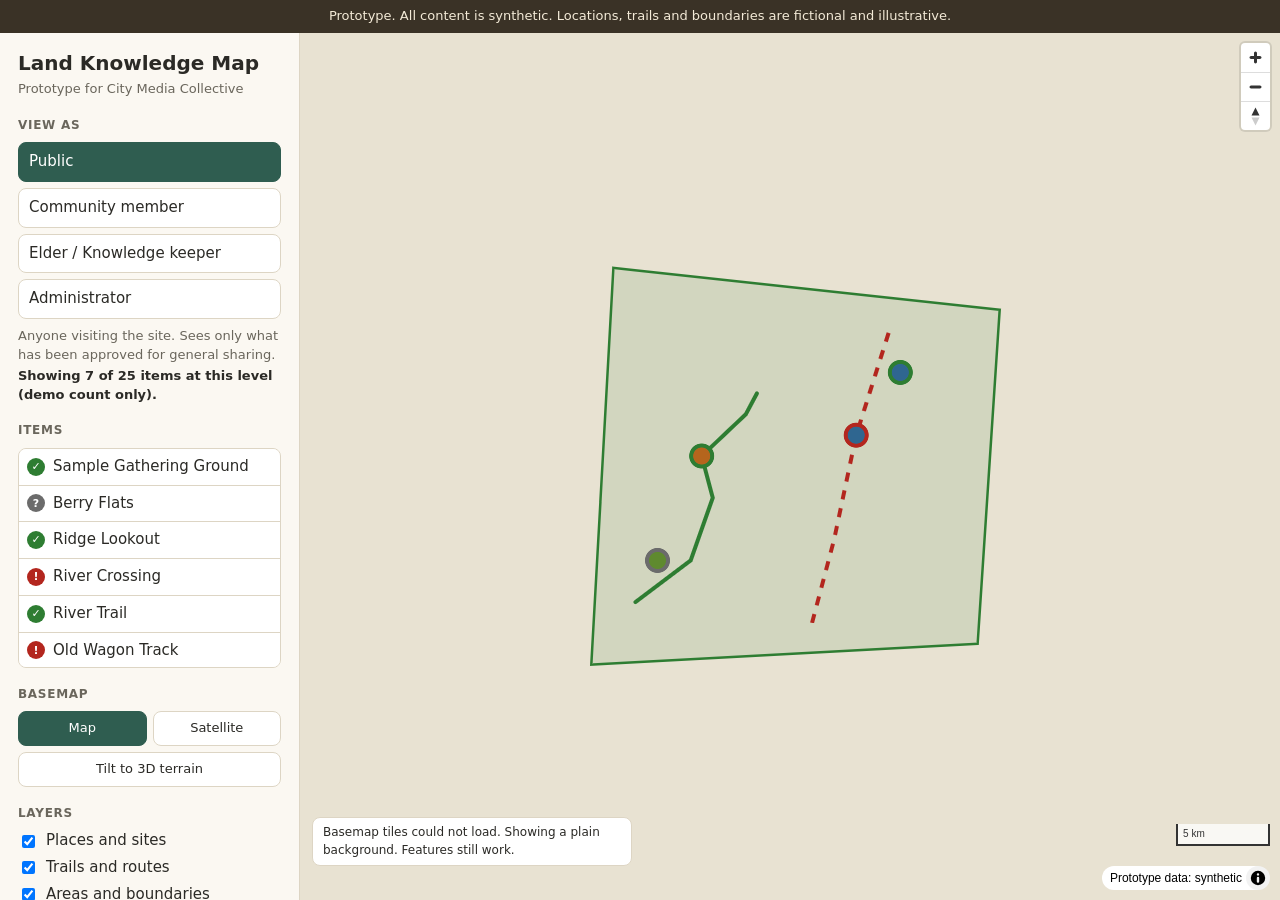
==== commit 7ba709d1: "Add Elder confirmation/queue, per-record Restricted redesign, trapline story flythrough, and speak-t" ====
--- a/index.html
+++ b/index.html
@@ -47,6 +47,12 @@
         <button type="button" class="contribute-btn" id="contributeBtn">+ Add a photo or story</button>
       </section>
 
+      <section id="elderQueueSection" hidden>
+        <h2>Elder review queue</h2>
+        <p class="role-blurb">Community-reported records waiting for an Elder to confirm them.</p>
+        <ul class="items" id="elderQueue"></ul>
+      </section>
+
       <section>
         <h2>Verification</h2>
         <ul class="legend" id="legendVerif"></ul>
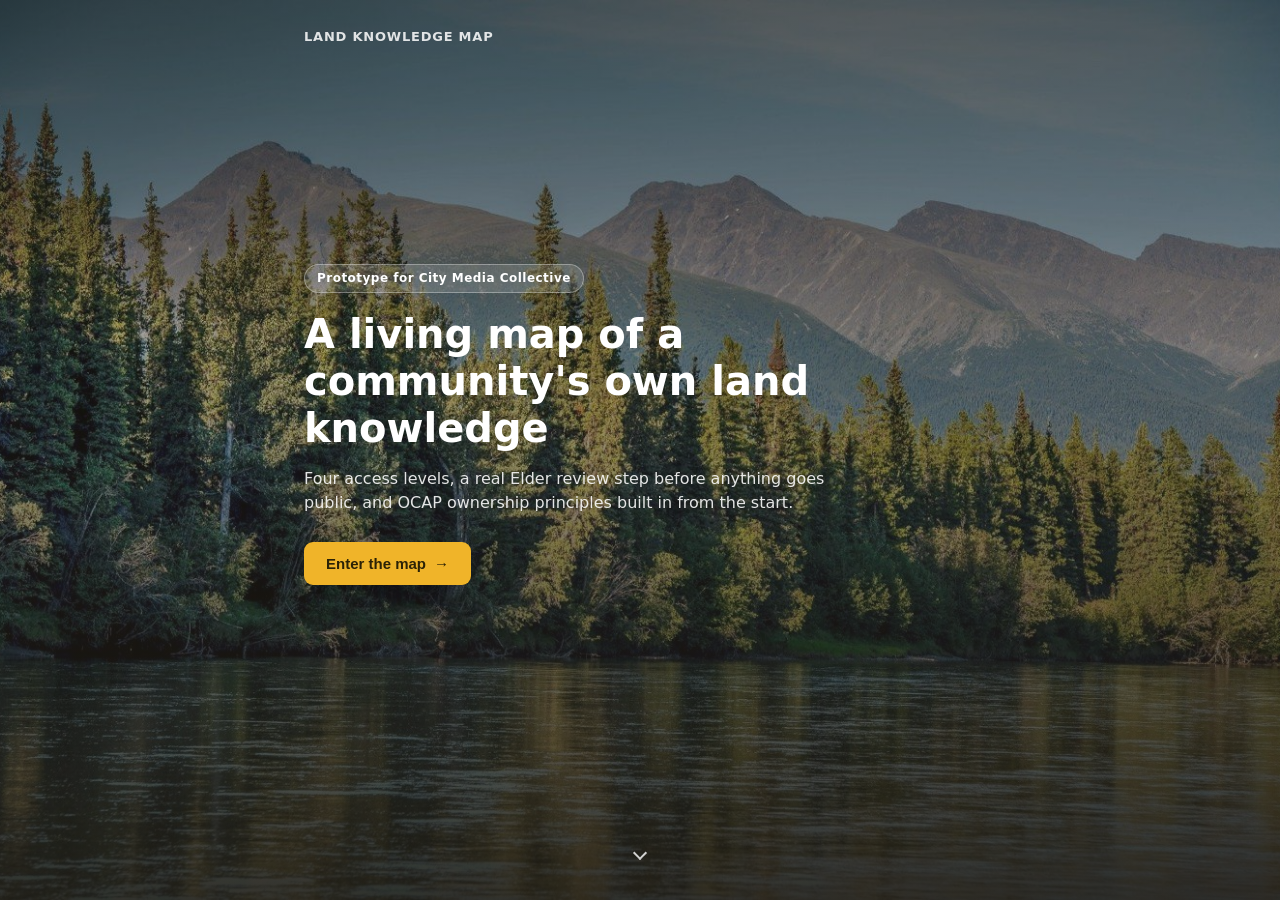
==== commit 38e8ebc6: "Add location pinning, anonymous submissions, bulk import, and a redesigned homepage" ====
--- a/index.html
+++ b/index.html
@@ -9,13 +9,68 @@
 </head>
 <body>
 
+  <div class="landing" id="landing">
+    <section class="landing-hero">
+      <div class="landing-hero-bg"></div>
+      <div class="landing-hero-scrim"></div>
+      <div class="landing-hero-inner">
+        <div class="landing-wordmark">Land Knowledge Map</div>
+        <div class="landing-content">
+          <p class="landing-eyebrow">Prototype for City Media Collective</p>
+          <h1>A living map of a community's own land knowledge</h1>
+          <p class="landing-tagline">Four access levels, a real Elder review step before anything goes public, and OCAP ownership principles built in from the start.</p>
+          <button type="button" class="landing-btn landing-enter" id="landingEnter">
+            Enter the map<span class="landing-btn-arrow" aria-hidden="true">&rarr;</span>
+          </button>
+        </div>
+        <button type="button" class="landing-scroll-cue" id="landingScrollCue" aria-label="See what this prototype shows">
+          <span></span>
+        </button>
+      </div>
+    </section>
+
+    <section class="landing-features">
+      <div class="landing-feature">
+        <div class="landing-feature-icon" aria-hidden="true">
+          <svg viewBox="0 0 24 24" fill="none" stroke="currentColor" stroke-width="1.6" stroke-linecap="round" stroke-linejoin="round"><path d="M9 4 3 6v14l6-2 6 2 6-2V4l-6 2-6-2Z"/><path d="M9 4v14M15 6v14"/></svg>
+        </div>
+        <h3>Four access levels</h3>
+        <p>Public, community member, Elder and administrator views each surface a different slice of the map, so sensitive knowledge only reaches the people meant to see it.</p>
+      </div>
+      <div class="landing-feature">
+        <div class="landing-feature-icon" aria-hidden="true">
+          <svg viewBox="0 0 24 24" fill="none" stroke="currentColor" stroke-width="1.6" stroke-linecap="round" stroke-linejoin="round"><path d="M12 3 4 6v6c0 4.6 3.2 7.9 8 9 4.8-1.1 8-4.4 8-9V6Z"/><path d="m9 12 2 2 4-4"/></svg>
+        </div>
+        <h3>Elder review, every time</h3>
+        <p>New places, photos and stories sit in a queue until an Elder confirms them. Nothing reaches the public map on its own.</p>
+      </div>
+      <div class="landing-feature">
+        <div class="landing-feature-icon" aria-hidden="true">
+          <svg viewBox="0 0 24 24" fill="none" stroke="currentColor" stroke-width="1.6" stroke-linecap="round" stroke-linejoin="round"><rect x="5" y="11" width="14" height="9" rx="2"/><path d="M8 11V8a4 4 0 0 1 8 0v3"/></svg>
+        </div>
+        <h3>OCAP, not an afterthought</h3>
+        <p>Ownership, control, access and possession of what's submitted stay with the community, not with this tool.</p>
+      </div>
+    </section>
+
+    <div class="landing-enter-again">
+      <button type="button" class="landing-btn landing-btn-secondary landing-enter" id="landingEnterBottom">
+        Enter the map<span class="landing-btn-arrow" aria-hidden="true">&rarr;</span>
+      </button>
+    </div>
+
+    <p class="landing-fineprint">Everything shown here is synthetic and illustrative, built for an Ivey MSc AFP capstone project.</p>
+  </div>
+
   <div class="banner" role="note">
     Prototype. All content is synthetic. Locations, trails and boundaries are fictional and illustrative.
   </div>
 
   <div class="layout">
     <aside class="panel" id="panel" aria-label="Map controls">
-      <h1>Land Knowledge Map</h1>
+      <button type="button" class="panel-home" id="panelHomeBtn" aria-label="Back to the homepage introduction">
+        <h1>Land Knowledge Map</h1>
+      </button>
       <p class="sub">Prototype for City Media Collective</p>
 
       <section>
@@ -53,6 +108,12 @@
         <ul class="items" id="elderQueue"></ul>
       </section>
 
+      <section id="bulkImportSection" hidden>
+        <h2>Bulk import</h2>
+        <p class="role-blurb">For a large dataset handed over at once, like a hired ecologist's survey, instead of one submission at a time.</p>
+        <button type="button" class="contribute-btn" id="bulkImportBtn">Import a dataset (CSV)</button>
+      </section>
+
       <section>
         <h2>Verification</h2>
         <ul class="legend" id="legendVerif"></ul>
--- a/style.css
+++ b/style.css
@@ -33,6 +33,138 @@
   font-size: 13px;
   padding: 7px 14px;
   text-align: center;
+}
+
+.landing {
+  position: fixed; inset: 0; z-index: 50;
+  overflow-y: auto; -webkit-overflow-scrolling: touch;
+  background: var(--bg);
+}
+.landing.hidden { display: none; }
+
+.landing-hero {
+  position: relative;
+  min-height: 100vh;
+  min-height: 100svh;
+  display: flex;
+  flex-direction: column;
+  color: #fff;
+  overflow: hidden;
+}
+.landing-hero-bg {
+  position: absolute; inset: 0;
+  background: url("media/landing-hero.jpg") center/cover no-repeat;
+  background-attachment: fixed;
+}
+.landing-hero-scrim {
+  position: absolute; inset: 0;
+  background: linear-gradient(180deg, rgba(42,38,30,.55) 0%, rgba(42,38,30,.4) 38%, rgba(31,28,22,.9) 100%);
+}
+.landing-hero-inner {
+  position: relative; flex: 1;
+  display: flex; flex-direction: column;
+  padding: 28px 24px 16px;
+  max-width: 720px;
+  margin: 0 auto;
+  width: 100%;
+}
+.landing-wordmark {
+  font-size: 13px; font-weight: 700; letter-spacing: .06em; text-transform: uppercase;
+  opacity: .85;
+}
+.landing-content {
+  flex: 1;
+  display: flex; flex-direction: column; justify-content: center;
+  padding-bottom: 36px;
+}
+.landing-eyebrow {
+  display: inline-block; align-self: flex-start;
+  font-size: 12px; font-weight: 600; letter-spacing: .04em;
+  background: rgba(255,255,255,.14); border: 1px solid rgba(255,255,255,.32);
+  padding: 5px 12px; border-radius: 999px; margin: 0 0 18px;
+}
+.landing-content h1 {
+  margin: 0 0 14px; font-size: clamp(26px, 5vw, 40px); line-height: 1.18; font-weight: 700;
+}
+.landing-tagline {
+  margin: 0 0 26px; font-size: 16px; line-height: 1.55; color: rgba(255,255,255,.88);
+  max-width: 52ch;
+}
+.landing-btn {
+  display: inline-flex; align-items: center; gap: 8px; align-self: flex-start;
+  background: var(--gold); color: #2b2206; border: none;
+  padding: 13px 22px; border-radius: 9px; font-size: 15px; font-weight: 700; cursor: pointer;
+  box-shadow: 0 8px 24px rgba(0,0,0,.28);
+  transition: transform .15s ease, box-shadow .15s ease;
+}
+.landing-btn:hover { transform: translateY(-1px); box-shadow: 0 10px 28px rgba(0,0,0,.34); }
+.landing-btn:focus-visible { outline: 3px solid #fff; outline-offset: 2px; }
+.landing-btn-arrow { transition: transform .15s ease; }
+.landing-btn:hover .landing-btn-arrow { transform: translateX(3px); }
+
+.landing-scroll-cue {
+  align-self: center; margin-bottom: 16px; background: none; border: none; cursor: pointer; padding: 10px;
+  opacity: .8;
+}
+.landing-scroll-cue:focus-visible { outline: 3px solid #fff; outline-offset: 2px; }
+.landing-scroll-cue span {
+  display: block; width: 10px; height: 10px; border-right: 2px solid #fff; border-bottom: 2px solid #fff;
+  transform: rotate(45deg); animation: landing-bounce 1.8s ease-in-out infinite;
+}
+@keyframes landing-bounce {
+  0%, 100% { transform: rotate(45deg) translate(0,0); }
+  50% { transform: rotate(45deg) translate(4px,4px); }
+}
+
+.landing-features {
+  background: var(--panel);
+  padding: 44px 24px 36px;
+  display: grid; gap: 26px;
+  grid-template-columns: repeat(3, 1fr);
+  max-width: 980px; margin: 0 auto; width: 100%;
+}
+.landing-feature { text-align: left; }
+.landing-feature-icon {
+  width: 42px; height: 42px; border-radius: 10px;
+  background: #eef3ef; color: var(--accent-strong);
+  display: flex; align-items: center; justify-content: center;
+  margin-bottom: 12px;
+}
+.landing-feature-icon svg { width: 22px; height: 22px; }
+.landing-feature h3 { margin: 0 0 6px; font-size: 15px; }
+.landing-feature p { margin: 0; font-size: 13px; color: var(--muted); line-height: 1.5; }
+
+.landing-feature {
+  text-align: left;
+  transition: transform .5s ease, opacity .5s ease;
+}
+.landing-feature:hover { transform: translateY(-3px); }
+.landing-feature--pre { opacity: 0; transform: translateY(16px); }
+.landing-feature:hover .landing-feature-icon { background: var(--accent-strong); color: #fff; }
+.landing-feature-icon { transition: background .2s ease, color .2s ease; }
+
+.landing-enter-again { text-align: center; padding: 6px 24px 8px; }
+.landing-btn-secondary {
+  background: #fff; color: var(--accent-strong); border: 1.5px solid var(--accent-strong);
+  box-shadow: none; padding: 11px 20px;
+}
+.landing-btn-secondary:hover { background: #eef3ef; box-shadow: none; transform: translateY(-1px); }
+
+.landing-fineprint {
+  text-align: center; font-size: 12px; color: var(--muted);
+  padding: 0 24px 32px; max-width: 640px; margin: 0 auto;
+}
+
+.panel-home {
+  display: block; text-align: left; background: none; border: none; padding: 0;
+  cursor: pointer; font: inherit; color: inherit; border-radius: 6px;
+}
+.panel-home h1 { transition: color .15s ease; }
+.panel-home:hover h1, .panel-home:focus-visible h1 { color: var(--accent-strong); }
+.panel-home:focus-visible { outline: 3px solid var(--gold); outline-offset: 2px; }
+
+@media (max-width: 760px) {
+  .landing-features { grid-template-columns: 1fr; gap: 22px; }
 }
 
 .layout { flex: 1; display: flex; min-height: 0; position: relative; }
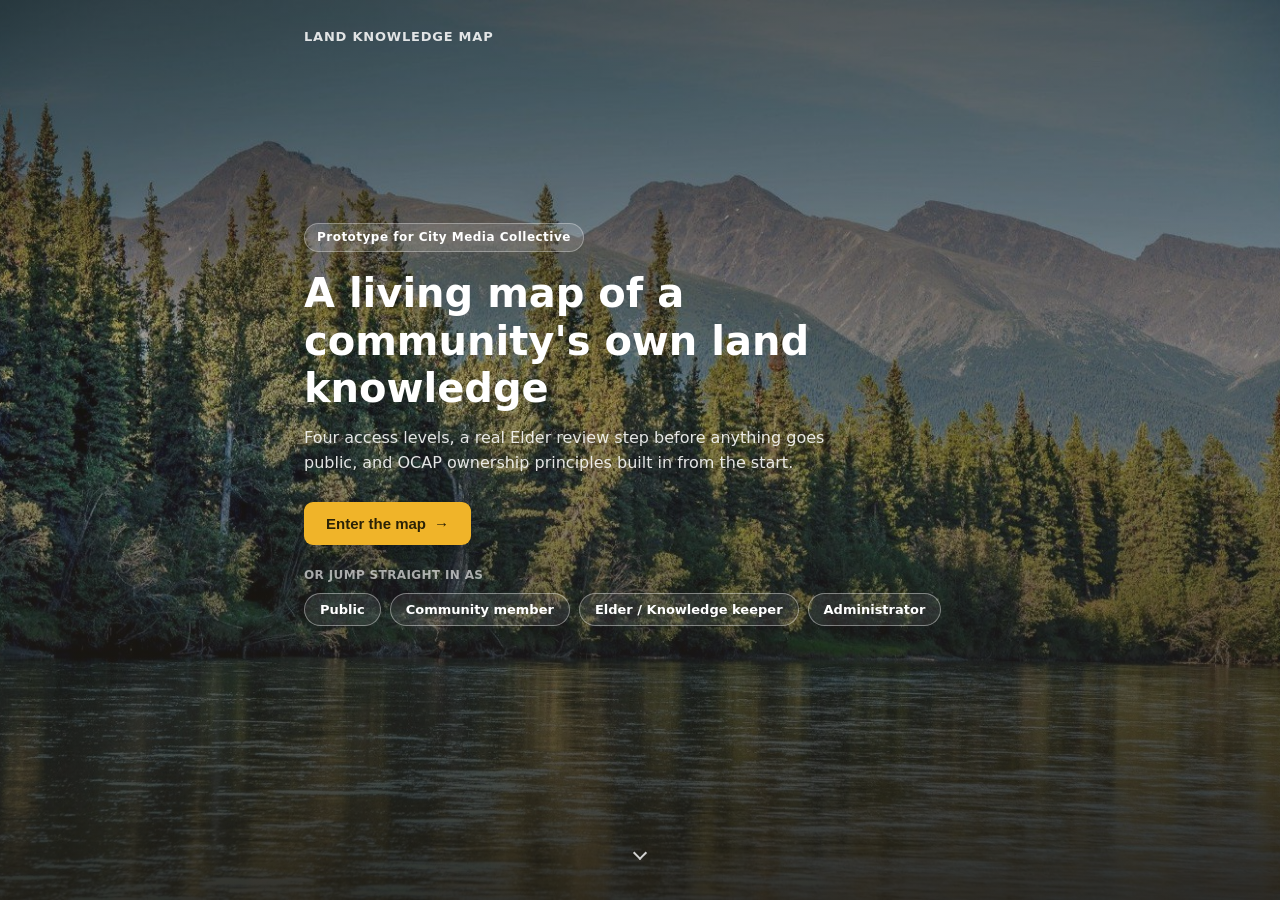
==== commit b6364d41: "Add homepage role selector: jump straight into a view with one click" ====
--- a/index.html
+++ b/index.html
@@ -22,6 +22,10 @@
           <button type="button" class="landing-btn landing-enter" id="landingEnter">
             Enter the map<span class="landing-btn-arrow" aria-hidden="true">&rarr;</span>
           </button>
+          <div class="landing-roles">
+            <p class="landing-roles-label">Or jump straight in as</p>
+            <div class="landing-roles-row" id="landingRoles"></div>
+          </div>
         </div>
         <button type="button" class="landing-scroll-cue" id="landingScrollCue" aria-label="See what this prototype shows">
           <span></span>
@@ -69,7 +73,14 @@
   <div class="layout">
     <aside class="panel" id="panel" aria-label="Map controls">
       <button type="button" class="panel-home" id="panelHomeBtn" aria-label="Back to the homepage introduction">
-        <h1>Land Knowledge Map</h1>
+        <svg class="panel-home-icon" viewBox="0 0 24 24" fill="none" stroke="currentColor" stroke-width="1.8" stroke-linecap="round" stroke-linejoin="round" aria-hidden="true">
+          <path d="M3 11.5 12 4l9 7.5"/>
+          <path d="M5.5 10v9a1 1 0 0 0 1 1H9a1 1 0 0 0 1-1v-4a1 1 0 0 1 1-1h2a1 1 0 0 1 1 1v4a1 1 0 0 0 1 1h2.5a1 1 0 0 0 1-1v-9"/>
+        </svg>
+        <span class="panel-home-text">
+          <h1>Land Knowledge Map</h1>
+          <small>Home</small>
+        </span>
       </button>
       <p class="sub">Prototype for City Media Collective</p>
 
--- a/style.css
+++ b/style.css
@@ -102,6 +102,20 @@
 .landing-btn-arrow { transition: transform .15s ease; }
 .landing-btn:hover .landing-btn-arrow { transform: translateX(3px); }
 
+.landing-roles { margin-top: 22px; }
+.landing-roles-label {
+  margin: 0 0 9px; font-size: 12px; font-weight: 600; letter-spacing: .03em;
+  text-transform: uppercase; color: rgba(255,255,255,.62);
+}
+.landing-roles-row { display: flex; flex-wrap: wrap; gap: 9px; }
+.landing-role-btn {
+  background: rgba(255,255,255,.08); color: #fff; border: 1.5px solid rgba(255,255,255,.4);
+  padding: 8px 15px; border-radius: 999px; font-size: 13px; font-weight: 600; cursor: pointer;
+  font-family: inherit; transition: background .15s ease, border-color .15s ease, transform .15s ease;
+}
+.landing-role-btn:hover { background: rgba(255,255,255,.18); border-color: rgba(255,255,255,.7); transform: translateY(-1px); }
+.landing-role-btn:focus-visible { outline: 3px solid var(--gold); outline-offset: 2px; }
+
 .landing-scroll-cue {
   align-self: center; margin-bottom: 16px; background: none; border: none; cursor: pointer; padding: 10px;
   opacity: .8;
@@ -156,12 +170,25 @@
 }
 
 .panel-home {
-  display: block; text-align: left; background: none; border: none; padding: 0;
-  cursor: pointer; font: inherit; color: inherit; border-radius: 6px;
-}
-.panel-home h1 { transition: color .15s ease; }
-.panel-home:hover h1, .panel-home:focus-visible h1 { color: var(--accent-strong); }
+  display: flex; align-items: center; gap: 10px; width: 100%; text-align: left;
+  background: #fff; border: 1px solid var(--line); border-radius: 9px;
+  padding: 9px 10px; cursor: pointer; font: inherit; color: inherit;
+  transition: border-color .15s ease, background .15s ease;
+}
+.panel-home:hover { border-color: var(--accent-strong); background: #eef3ef; }
 .panel-home:focus-visible { outline: 3px solid var(--gold); outline-offset: 2px; }
+.panel-home-icon {
+  flex: none; width: 19px; height: 19px; color: var(--accent-strong);
+}
+.panel-home-text { display: flex; flex-direction: column; min-width: 0; }
+.panel-home-text h1 {
+  font-size: 16px; line-height: 1.2; white-space: nowrap; overflow: hidden; text-overflow: ellipsis;
+  transition: color .15s ease;
+}
+.panel-home:hover .panel-home-text h1, .panel-home:focus-visible .panel-home-text h1 { color: var(--accent-strong); }
+.panel-home-text small {
+  font-size: 10px; font-weight: 700; letter-spacing: .06em; text-transform: uppercase; color: var(--muted);
+}
 
 @media (max-width: 760px) {
   .landing-features { grid-template-columns: 1fr; gap: 22px; }
